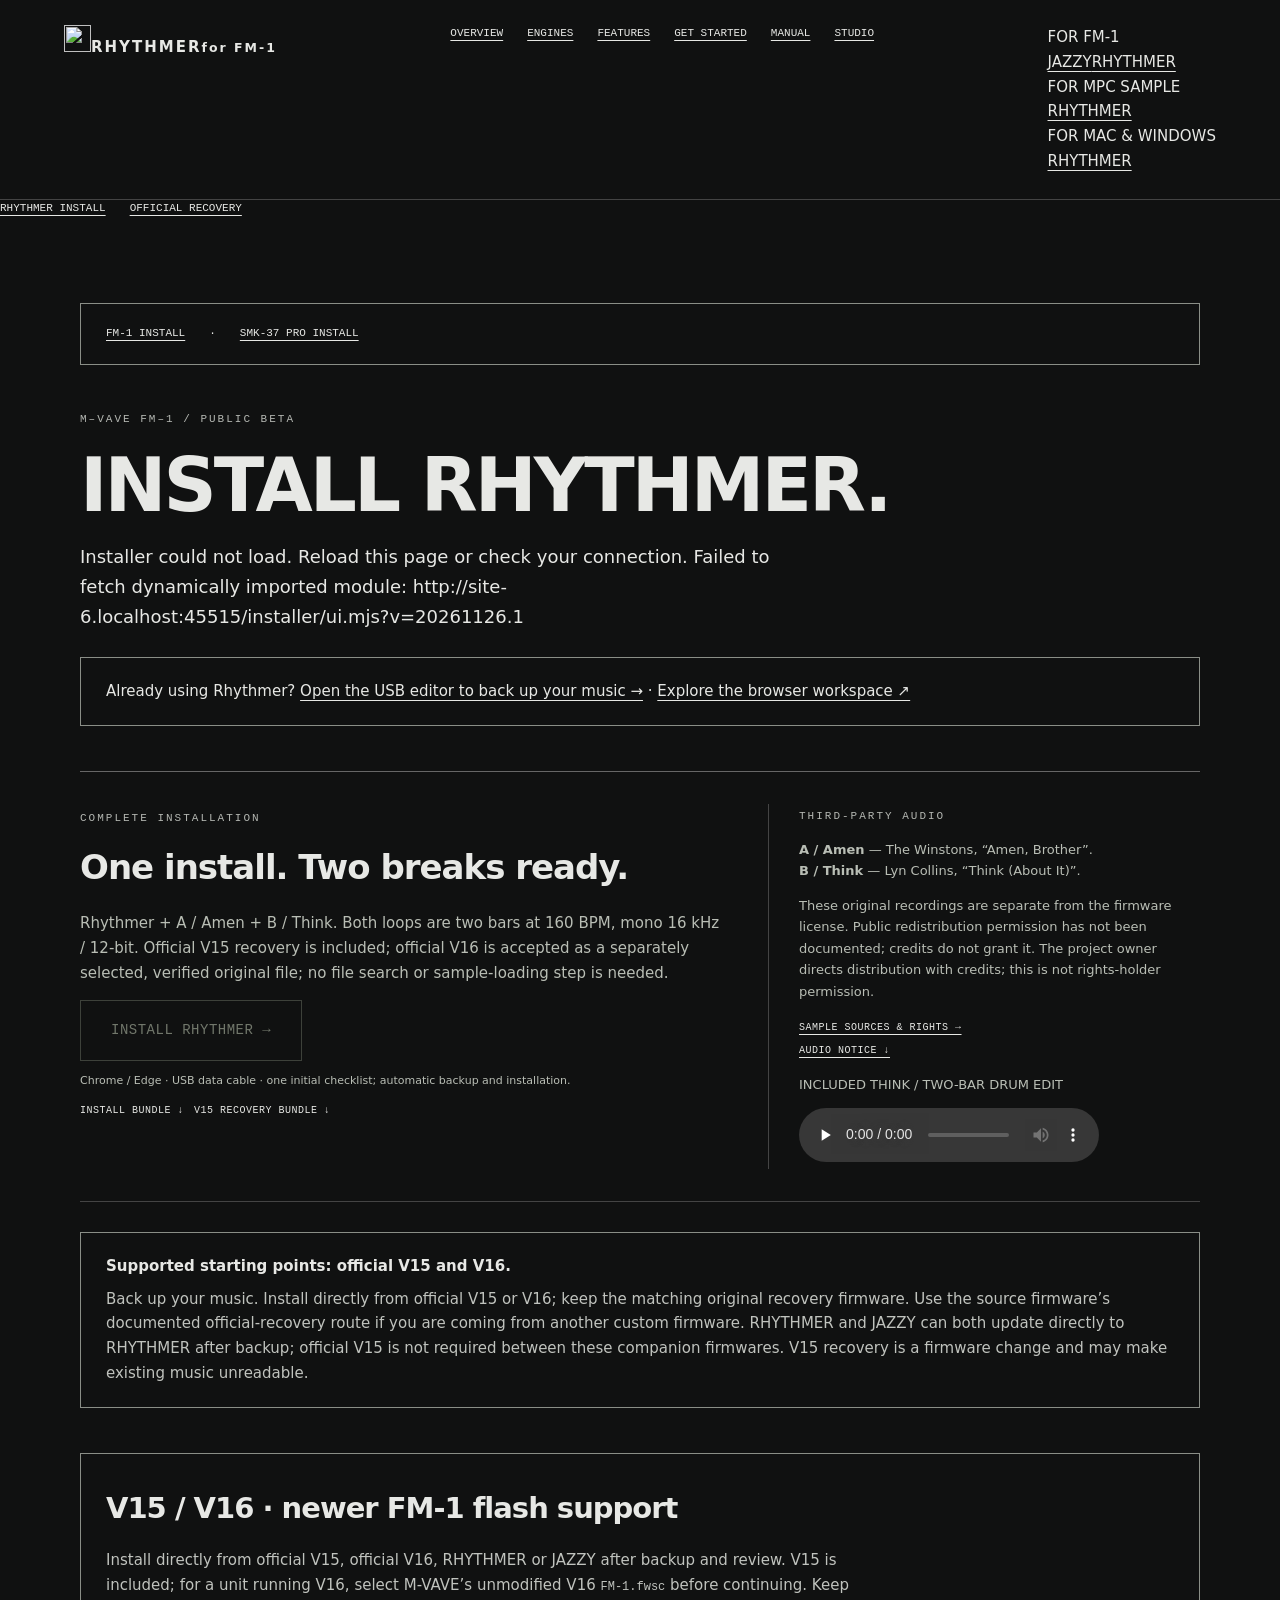
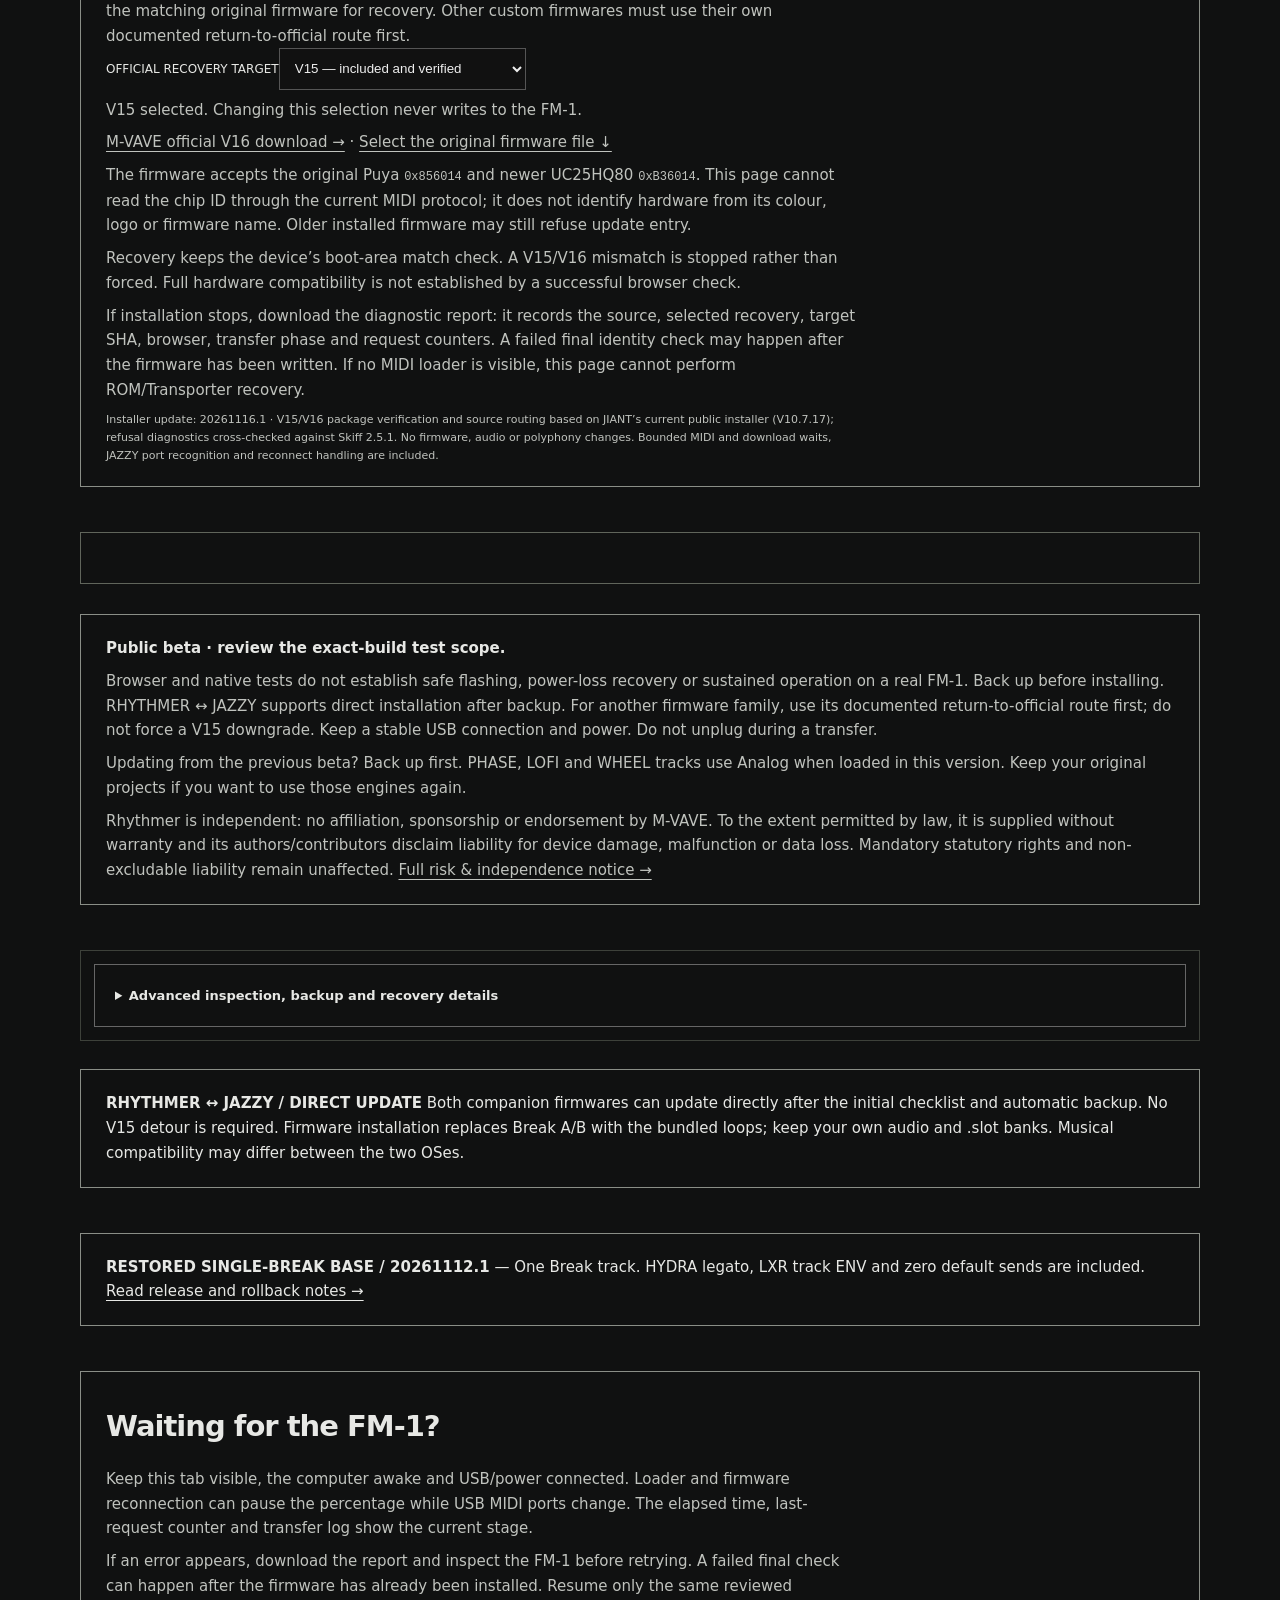
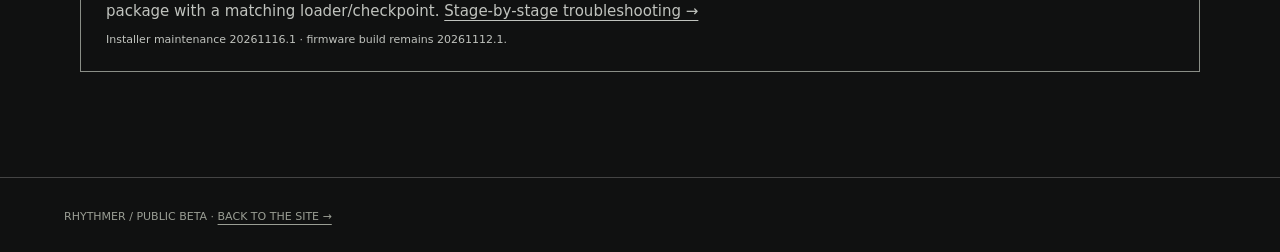
==== installer/index.html @ 329eb0ac "Add SMK-37 Pro downloads and simplify installer consent flow" ====
<!doctype html><html lang="en"><head><meta charset="utf-8"><meta name="viewport" content="width=device-width,initial-scale=1"><meta name="color-scheme" content="dark"><title>Rhythmer / Installer</title><link rel="stylesheet" href="installer.css?v=20261126.1"><link rel="icon" href="../assets/favicon.svg"><link rel="stylesheet" href="../assets/site-navigation.css?v=1cb9fcb83709"><link rel="stylesheet" href="../firmware-links.css"><link rel="stylesheet" href="../jazzy-bridge.css"><script>if(window.self!==window.top)document.documentElement.setAttribute("data-rhythmer-framed","");</script><link rel="stylesheet" href="../platform-navigation.css?v=navigation-20261116.2"><script src="../platform-navigation.js?v=navigation-20261116.2" defer></script></head><body><header data-rhythmer-navigation class="jr-site-header topbar rhy-site-header"><a target="_top" class="jr-brand" href="https://jazzyrhythmer.github.io/rhythmer/#home"><img src="https://jazzyrhythmer.github.io/rhythmer/rhythmer-mark.svg" width="27" height="27" alt=""><span>RHYTHMER</span><small>for FM-1</small></a><nav class="jr-section-nav" aria-label="Site sections"><a target="_top" data-section="overview" href="https://jazzyrhythmer.github.io/rhythmer/#home">OVERVIEW</a><a target="_top" data-section="engines" href="https://jazzyrhythmer.github.io/rhythmer/#instrument">ENGINES</a><a target="_top" data-section="features" href="https://jazzyrhythmer.github.io/rhythmer/#companion">FEATURES</a><a target="_top" data-section="start" href="https://jazzyrhythmer.github.io/rhythmer/#install">GET STARTED</a><a target="_top" data-section="manual" href="https://jazzyrhythmer.github.io/rhythmer/#guide">MANUAL</a><a target="_top" data-section="studio" href="https://jazzyrhythmer.github.io/rhythmer/#support">STUDIO</a></nav><div class="jr-platform-switcher" role="navigation" aria-label="Platforms and instruments"><div class="jr-platform-group" role="group" aria-label="Firmware for FM-1"><span class="jr-platform-label">FOR FM-1</span><div class="jr-platform-links"><a target="_top" href="https://jazzyrhythmer.github.io/jazzy/" aria-label="JAZZY for FM-1">JAZZY</a><a target="_top" href="https://jazzyrhythmer.github.io/rhythmer/#home" aria-label="RHYTHMER for FM-1" aria-current="page">RHYTHMER</a></div></div><div class="jr-platform-group" role="group" aria-label="Firmware for MPC Sample"><span class="jr-platform-label">FOR MPC SAMPLE</span><div class="jr-platform-links"><a target="_top" href="https://jazzyrhythmer.github.io/mpc-sample/#home" aria-label="RHYTHMER OS for MPC Sample">RHYTHMER</a></div></div><div class="jr-platform-group" role="group" aria-label="Instruments for Mac and Windows"><span class="jr-platform-label">FOR MAC &amp; WINDOWS</span><div class="jr-platform-links"><a target="_top" href="https://jazzyrhythmer.github.io/rhythmer-engines/" aria-label="Rhythmer Engines for Mac &amp; Windows">RHYTHMER</a></div></div></div></header>
<nav class="rhy-install-options" aria-label="Installation options"><a href="./">RHYTHMER INSTALL</a><a href="?mode=stock">OFFICIAL RECOVERY</a></nav>
<main><nav class="notice" aria-label="Keyboard model"><a href="?board=fm1">FM-1 INSTALL</a> · <a href="?board=smk37">SMK-37 PRO INSTALL</a></nav><div class="eyebrow">M–VAVE FM–1 / PUBLIC BETA</div><h1 id="title">INSTALL RHYTHMER.</h1><p id="intro" class="intro">Connect your FM-1. Complete the initial checklist and press Install; the firmware package already includes both Break loops.</p>
<p class="notice">Already using Rhythmer? <a href="../editor/?target=usb#projects" target="_top">Open the USB editor to back up your music →</a> · <a href="../editor/?target=browser" target="_top">Explore the browser workspace ↗</a></p>

<div class="install-start"><div><span class="eyebrow" id="start-label">COMPLETE INSTALLATION</span><h2 id="start-title">One install. Two breaks ready.</h2><p id="start-description">Rhythmer + A / Amen + B / Think. Both loops are two bars at 160 BPM, mono 16 kHz / 12-bit. Official V15 recovery is included; official V16 is accepted as a separately selected, verified original file; no file search or sample-loading step is needed.</p><button id="start" disabled>INSTALL RHYTHMER →</button><p class="small">Chrome / Edge · USB data cable · one initial checklist; automatic backup and installation.</p><div class="actions"><a id="bundle-download" class="text-link" download>INSTALL BUNDLE ↓</a><a id="recovery-download" class="text-link" download>V15 RECOVERY BUNDLE ↓</a></div></div><div class="sample-brief" id="sample-brief"><span class="eyebrow">THIRD-PARTY AUDIO</span><p><strong>A / Amen</strong> — The Winstons, “Amen, Brother”.<br><strong>B / Think</strong> — Lyn Collins, “Think (About It)”.</p><p>These original recordings are separate from the firmware license. Public redistribution permission has not been documented; credits do not grant it. The project owner directs distribution with credits; this is not rights-holder permission.</p><a href="../#samples">SAMPLE SOURCES & RIGHTS →</a><br><a href="../downloads/THIRD-PARTY-AUDIO.txt">AUDIO NOTICE ↓</a><p>INCLUDED THINK / TWO-BAR DRUM EDIT</p><audio controls preload="none" src="../downloads/think-160-preview.wav" aria-label="Listen to the included Think drum edit"></audio></div></div>
<div id="v15-recommendation" class="notice"><strong>Supported starting points: official V15 and V16.</strong><p>Back up your music. Install directly from official V15 or V16; keep the matching original recovery firmware. Use the source firmware’s documented official-recovery route if you are coming from another custom firmware. RHYTHMER and JAZZY can both update directly to RHYTHMER after backup; official V15 is not required between these companion firmwares. V15 recovery is a firmware change and may make existing music unreadable.</p></div>
<section class="notice" id="install-compatibility"><h2>V15 / V16 · newer FM-1 flash support</h2><p>Install directly from official V15, official V16, RHYTHMER or JAZZY after backup and review. V15 is included; for a unit running V16, select M-VAVE’s unmodified V16 <code>FM-1.fwsc</code> before continuing. Keep the matching original firmware for recovery. Other custom firmwares must use their own documented return-to-official route first.</p><label for="stock-version">OFFICIAL RECOVERY TARGET</label><select id="stock-version" style="max-width:100%;padding:.7rem;background:#111;color:#eee;border:1px solid #555"><option value="FM-1_015">V15 — included and verified</option><option value="FM-1_016">V16 — select the official file below</option></select><p id="recovery-selection" role="status">V15 selected. Changing this selection never writes to the FM-1.</p><p><a href="https://www.cuvave.com/download" target="_blank" rel="noopener noreferrer">M-VAVE official V16 download →</a> · <a href="#stock-file">Select the original firmware file ↓</a></p><p>The firmware accepts the original Puya <code>0x856014</code> and newer UC25HQ80 <code>0xB36014</code>. This page cannot read the chip ID through the current MIDI protocol; it does not identify hardware from its colour, logo or firmware name. Older installed firmware may still refuse update entry.</p><p>Recovery keeps the device’s boot-area match check. A V15/V16 mismatch is stopped rather than forced. Full hardware compatibility is not established by a successful browser check.</p><p>If installation stops, download the diagnostic report: it records the source, selected recovery, target SHA, browser, transfer phase and request counters. A failed final identity check may happen after the firmware has been written. If no MIDI loader is visible, this page cannot perform ROM/Transporter recovery.</p><p class="small">Installer update: 20261116.1 · V15/V16 package verification and source routing based on JIANT’s current public installer (V10.7.17); refusal diagnostics cross-checked against Skiff 2.5.1. No firmware, audio or polyphony changes. Bounded MIDI and download waits, JAZZY port recognition and reconnect handling are included.</p></section><section id="transfer-status" class="transfer-status" aria-label="Installation progress"></section>
<div class="notice"><strong>Public beta · review the exact-build test scope.</strong><p>Browser and native tests do not establish safe flashing, power-loss recovery or sustained operation on a real FM-1. Back up before installing. RHYTHMER ↔ JAZZY supports direct installation after backup. For another firmware family, use its documented return-to-official route first; do not force a V15 downgrade. Keep a stable USB connection and power. Do not unplug during a transfer.</p><p>Updating from the previous beta? Back up first. PHASE, LOFI and WHEEL tracks use Analog when loaded in this version. Keep your original projects if you want to use those engines again.</p><p>Rhythmer is independent: no affiliation, sponsorship or endorsement by M-VAVE. To the extent permitted by law, it is supplied without warranty and its authors/contributors disclaim liability for device damage, malfunction or data loss. Mandatory statutory rights and non-excludable liability remain unaffected. <a href="../LEGAL-NOTICE.txt">Full risk & independence notice →</a></p></div>
<details class="advanced-install"><summary>Advanced inspection, backup and recovery details</summary><div class="layout"><aside><ol><li>Automatic bundle checks</li><li>Automatic device check</li><li>Automatic backup download</li><li>Automatic transfer & verification</li></ol><a href="../#releases">BUILD NOTES ↗</a><a href="?mode=stock">OFFICIAL V15 / V16 RECOVERY →</a><a href="./">RHYTHMER INSTALL →</a></aside><div>
<section><span class="eyebrow">01 / AUTOMATIC CHECKS</span><h2>Recovery is already here.</h2><p>The unmodified official V15 recovery image comes from M-VAVE’s FM1 Open repository. Its Apache-2.0 resource terms and attribution documents are included. The browser checks its exact size, SHA-256 and internal package layout before enabling installation or recovery.</p><p id="stock-status" role="status">Checking the included official V15…</p><p id="build-status" role="status">Checking the complete installation bundle…</p><details open><summary>Official V15 / V16 file selection and source licenses</summary><p><a href="../downloads/official-v15/UPSTREAM.json">Pinned official source and hashes</a> · <a href="../downloads/official-v15/APACHE-2.0.txt">Apache-2.0</a> · <a href="../downloads/official-v15/THIRD_PARTY.md">M-VAVE resource terms and notices</a> · <a href="../downloads/official-v15/NOTICE.txt">Recovery notice</a>.</p><code class="hash">V15 / 699,956 bytes / FM-1_015<br>db1642b2b6fa5c2cccb11ffd13878068bb28601678d3644049f99dc40e7edb8a</code><p>The included copy needs no manual selection. An optional recovery file must be unmodified official firmware; V15 and V16 are accepted only when their exact official size, SHA-256 and package structure match. Modified files are rejected.</p><label for="stock-file">OFFICIAL V15 / V16 FILE</label><input id="stock-file" type="file" accept=".fwsc"></details></section>
<section><span class="eyebrow">02 / CONNECT</span><h2>One FM-1. A data cable.</h2><p>Use desktop Chrome or Edge on localhost or HTTPS. Connect only one FM-1, stop playback, and close DAWs, other installers and USB editors. The Install button handles connection and inspection automatically. The separate control below is available for a read-only inspection.</p><div class="actions"><button id="connect">CONNECT & INSPECT</button><button id="disconnect" disabled>DISCONNECT</button></div><p id="device-status" role="status">Not connected.</p></section>
<section><span class="eyebrow">03 / BACKUP</span><h2>Keep the music first.</h2><p>For supported custom firmware, read every object offered by its archive protocol and check each CRC. Keep the archive and use that firmware’s own editor to restore it. Rhythmer archives include projects, presets and settings; <strong>they do not contain Break audio</strong>. Keep your original audio files separately.</p><button id="backup" disabled>READ MUSICAL BACKUP</button><a id="backup-download" class="button" hidden download>DOWNLOAD BACKUP ↓</a><p id="backup-status" role="status">Inspect the device first.</p><label class="check"><input id="backup-saved" type="checkbox" disabled><span id="backup-label">I downloaded and saved the backup outside this browser, and kept my original Break audio.</span></label></section>
<section><span class="eyebrow">04 / REVIEW</span><h2 id="review-heading">Firmware + Amen + Think.</h2><p id="review-copy">The integrated firmware image includes Amen (A) and the corrected two-bar Think drum edit (B). One firmware transfer installs the complete package; there is no separate sample upload. A/B factory audio is replaced during installation. The loader validates both banks before reporting success and writes only the app and fixed audio banks, preserving project/settings sectors.</p><label class="check"><input type="checkbox" id="ack"><span>I understand this is an early beta with limited hardware testing; firmware changes can erase data or leave the device in update mode. I have the verified matching official recovery file and will keep USB/power connected.</span></label><div class="actions"><button id="review" disabled>REVIEW INSTALLATION →</button></div><p id="result" role="status" aria-live="polite">Nothing has been written.</p><pre id="log" aria-label="Installation log"></pre><a id="report" download="Rhythmer-install-report.json" class="button">DOWNLOAD DIAGNOSTIC REPORT ↓</a></section>
<section><h2>If an update is interrupted.</h2><p>An update interrupted by power loss can leave a dark screen and no USB device, requiring external hardware recovery. Reconnect with stable power and inspect again. This page can recognize the FM-1 update loader. It never resumes automatically. Reopen the same mode and use the included verified target bundle, then explicitly review the resume operation. A saved Rhythmer session must match this build’s hash; an unknown loader session requires a reviewed matching official recovery package. If the device cannot expose a responding MIDI loader, browser recovery cannot proceed; consult the manufacturer/community recovery instructions.</p><p>Returning to V15 writes the verified official firmware and checks that the device reports <code>FM-1_015</code>. It does not restore custom projects into stock firmware or remove every byte of custom data from unused flash.</p><p class="small">Update transport and package verification adapted from <a href="https://juanjiant-bit.github.io/JIANT/webapp/installer/" target="_blank" rel="noopener noreferrer">JIANT ↗</a> / Felucca. <a href="UPSTREAM.json">Pinned source</a> · <a href="LICENSE">GPL-3.0 license</a>. Included V15 resource license: Apache-2.0. V16 is selected locally from M-VAVE’s original download. Recording rights are separate. No external telemetry. No writes before the initial checklist and automatic safety checks.</p></section>
</div></div></details><p class="notice"><strong>RHYTHMER ↔ JAZZY / DIRECT UPDATE</strong> Both companion firmwares can update directly after the initial checklist and automatic backup. No V15 detour is required. Firmware installation replaces Break A/B with the bundled loops; keep your own audio and .slot banks. Musical compatibility may differ between the two OSes.</p><p class="notice"><strong>RESTORED SINGLE-BREAK BASE / 20261112.1</strong> — One Break track. HYDRA legato, LXR track ENV and zero default sends are included. <a href="../downloads/SINGLE-BREAK-20261112.1.md">Read release and rollback notes →</a></p><section class="notice" id="install-wait-help"><h2>Waiting for the FM-1?</h2><p>Keep this tab visible, the computer awake and USB/power connected. Loader and firmware reconnection can pause the percentage while USB MIDI ports change. The elapsed time, last-request counter and transfer log show the current stage.</p><p>If an error appears, download the report and inspect the FM-1 before retrying. A failed final check can happen after the firmware has already been installed. Resume only the same reviewed package with a matching loader/checkpoint. <a href="../#guide/install">Stage-by-stage troubleshooting →</a></p><p class="small">Installer maintenance 20261116.1 · firmware build remains 20261112.1.</p></section></main>
<dialog id="confirm"><form method="dialog"><span class="eyebrow">FINAL REVIEW / DEVICE WRITE</span><h2 id="confirm-title">Install Rhythmer?</h2><p id="confirm-detail"></p><p>This next action writes to the connected FM-1. Keep USB and power connected until verification finishes.</p><a id="confirm-download" hidden class="button" download>DOWNLOAD BACKUP ↓</a><label class="check"><input id="confirm-backup" type="checkbox"><span id="confirm-backup-label">I saved the backup.</span></label><label class="check"><input id="confirm-risk" type="checkbox"><span>I understand physical-device validation is pending and this write can erase data or require recovery. I will keep power and USB connected.</span></label><label class="check"><input id="confirm-notice" type="checkbox"><span>I have read the risk and independence notice: Rhythmer is not affiliated with, sponsored by or endorsed by M-VAVE. To the extent permitted by law, its authors/contributors disclaim warranty and liability for device damage, malfunction and data loss. Non-excludable legal rights and liability are unaffected.</span></label><label id="confirm-v15-row" class="check"><input id="confirm-v15" type="checkbox"><span>I understand that official V15 and V16 are supported starting points, and recovery must match the device’s original boot version. I have checked my current firmware and saved the music I want to keep. A matching Rhythmer may be updated directly after backup.</span></label><label id="confirm-audio-row" class="check"><input id="confirm-audio-rights" type="checkbox"><span>I understand this package includes Amen / Think, third-party recordings. Credits and this checkbox do not grant a licence or clear sample rights. I am responsible for obtaining any permission required for my use; redistribution clearance is not documented.</span></label><p class="small">Amen / Think are third-party recordings. The audio notice identifies the sources; it does not grant usage or redistribution rights.</p><div class="actions"><button value="cancel">CANCEL</button><button id="confirm-write" value="write" disabled>WRITE TO THIS FM-1</button></div></form></dialog>
<footer>RHYTHMER / PUBLIC BETA · <a href="../#home">BACK TO THE SITE →</a></footer><script type="module">if(new URLSearchParams(location.search).get("board")==="smk37")import("./smk-ui.mjs?v=20261126.1").catch(e=>document.querySelector("#intro").textContent="Installer could not load. Reload this page or check your connection. "+e.message);else import("./ui.mjs?v=20261126.1").catch(e=>document.querySelector("#intro").textContent="Installer could not load. Reload this page or check your connection. "+e.message);</script></body></html>
---- installer/installer.css ----
*{box-sizing:border-box}body{margin:0;background:#101111;color:#e7e8e5;font:15px/1.65 system-ui,sans-serif}a{color:inherit;text-underline-offset:4px}header{border-bottom:1px solid #444;display:flex;justify-content:space-between;padding:25px 5%;gap:20px}header>a{font-weight:900;letter-spacing:2px;text-decoration:none}nav{display:flex;gap:24px;font:11px/1.6 ui-monospace,monospace}main{max-width:1190px;padding:60px 35px;margin:auto}.eyebrow{font:11px/1.7 ui-monospace,monospace;letter-spacing:2px;color:#b4b7b2}h1{font-size:clamp(36px,6vw,74px);line-height:1;letter-spacing:-3px;margin:20px 0}h2{font-size:29px;letter-spacing:-1px;margin:10px 0 16px}.intro{font-size:18px;max-width:690px}.notice{border:1px solid #8a8e87;padding:21px 25px;margin:34px 0 45px}.notice p{margin:8px 0 0;color:#c0c3be}.layout{display:grid;grid-template-columns:200px 1fr;gap:70px}aside{font:12px/2.8 ui-monospace,monospace}aside ol{padding-left:22px;margin-top:0}aside a{display:block;font-size:10px}section{border-top:1px solid #41443f;padding:25px 0 35px}section p{color:#bcc0b8;max-width:750px}button,.button{font:11px/1.5 ui-monospace,monospace;letter-spacing:.5px;display:inline-block;background:#e5e7e0;color:#111;border:1px solid #e5e7e0;padding:14px 18px;cursor:pointer;text-decoration:none}button:disabled{background:transparent;border-color:#3d413a;color:#71776b;cursor:default}button:hover:enabled,.button:hover{background:#fff}input[type=file]{display:block;width:100%;padding:14px;background:#1a1c19;border:1px solid #50554c;color:#ddd;margin:9px 0}label{font-size:12px}.check{display:flex;gap:12px;align-items:flex-start;margin:24px 0;font-size:14px}.check input{margin-top:6px;accent-color:#ddd;width:18px;height:18px;flex-shrink:0}.check span{max-width:690px}.actions{display:flex;gap:10px;flex-wrap:wrap}code{font:12px/1.8 ui-monospace,monospace}.hash{display:block;overflow-wrap:anywhere;padding:15px;background:#1c1e1a;margin-top:14px}details{border:1px solid #3d413a;padding:13px}summary{cursor:pointer;font-size:13px}#log{white-space:pre-wrap;overflow-wrap:anywhere;max-height:240px;overflow:auto;font-size:11px;color:#b7c3ac}#result{font-weight:650;color:#e7e8e5}progress{width:100%;accent-color:#ddd}dialog{color:#eee;background:#171916;max-width:650px;border:1px solid #aaa;padding:32px}dialog::backdrop{background:#000c}dialog p{overflow-wrap:anywhere}.small,footer{font-size:11px;color:#9a9e94}footer{border-top:1px solid #444;padding:30px 5%}.simulation{padding:15px;background:#eee;color:#111;font-weight:bold;text-align:center}[hidden]{display:none!important}@media(max-width:760px){main{padding:35px 20px}.layout{grid-template-columns:1fr;gap:20px}aside ol{display:none}aside{display:flex;gap:15px;flex-wrap:wrap}header{flex-wrap:wrap}h1{letter-spacing:-1.5px}nav{gap:15px}}

.install-start{display:grid;grid-template-columns:1.5fr 1fr;gap:40px;border-top:1px solid #666;border-bottom:1px solid #444;margin:35px 0 50px;padding:32px 0}.install-start h2{font-size:34px}.install-start #start{font-size:14px;padding:19px 30px}.install-start p{color:#b9beb5}.sample-brief{border-left:1px solid #444;padding-left:30px;font-size:13px}.sample-brief a,.text-link{font:10px/2 ui-monospace,monospace;letter-spacing:.5px}dialog .small{font-size:12px}dialog{max-height:90vh;overflow:auto}dialog #confirm-detail{font-family:ui-monospace,monospace;font-size:12px}@media(max-width:760px){.install-start{grid-template-columns:1fr}.sample-brief{border-left:0;border-top:1px solid #444;padding:20px 0 0}}

body[data-mode=stock] .install-start{grid-template-columns:1fr}.install-start{margin:30px 0}.notice{margin:26px 0 45px}

.transfer-status{border:1px solid #60655b;padding:25px 28px;margin:30px 0;scroll-margin-top:20px}.transfer-top,.transfer-meta{display:flex;justify-content:space-between;gap:20px;align-items:center}.transfer-top h2{font-size:24px;margin:8px 0 14px}.transfer-top strong{font:38px/1 ui-monospace,monospace}.transfer-status progress{display:block;height:12px;border:0;margin:14px 0}.transfer-meta{font:11px/1.6 ui-monospace,monospace;color:#b2b8ab}.transfer-status #transfer-detail{color:#eee;margin:16px 0 6px}.transfer-status #transfer-bytes{font:12px/1.7 ui-monospace,monospace;min-height:21px;margin:4px 0 18px}.transfer-status ol{list-style:none;display:grid;grid-template-columns:repeat(3,minmax(0,1fr));gap:0 25px;padding:0;margin:15px 0}.transfer-status li{display:flex;justify-content:space-between;gap:8px;padding:11px 0;border-top:1px solid #363c31;font-size:11px;color:#787f71}.transfer-status li b{font:9px/1.8 ui-monospace,monospace;white-space:nowrap}.transfer-status li[data-state=active]{color:#fff}.transfer-status li[data-state=active] b{animation:transfer-pulse 1.4s ease-in-out infinite}.transfer-status li[data-state=done]{color:#d1d9c8}.transfer-status li[data-state=failed]{color:#fff;border-color:#ddd}.transfer-status[data-state=failed]{border:2px solid #eee}.transfer-status[data-state=complete] .transfer-top strong{color:#fff}.transfer-method{max-width:900px;font-size:11px!important}@keyframes transfer-pulse{50%{opacity:.35}}@media(prefers-reduced-motion:reduce){.transfer-status li[data-state=active] b{animation:none}}@media(max-width:760px){.transfer-status{padding:20px 15px}.transfer-status ol{grid-template-columns:repeat(2,minmax(0,1fr));gap:0 15px}.transfer-top h2{font-size:20px}.transfer-top strong{font-size:30px}}

body>.simulation:first-child{position:sticky;top:0;z-index:20}body:has(>.simulation) #transfer-status{scroll-margin-top:75px}

.transfer-status progress{appearance:none;-webkit-appearance:none;background:#30312e;border-radius:0}.transfer-status progress::-webkit-progress-bar{background:#30312e}.transfer-status progress::-webkit-progress-value{background:#e5e7e0}.transfer-status progress::-moz-progress-bar{background:#e5e7e0}

/* Keep all four explicit review checks and the action buttons reachable. */
dialog{max-height:calc(100dvh - 32px);overflow:auto}

#confirm-audio-row[hidden]{display:none}

/* SMK companion section: same site, same monochrome hierarchy. */
.smk-companion{border-top:2px solid currentColor;padding-top:40px;margin-top:40px}.smk-companion .smk-grid{display:grid;grid-template-columns:1.2fr 1fr;gap:32px}.smk-companion h2{font-size:clamp(28px,4vw,52px);line-height:1.05;letter-spacing:-.04em;margin:12px 0 24px}.smk-companion p{max-width:66ch;line-height:1.65}.smk-companion .actions{display:flex;flex-wrap:wrap;gap:12px}.smk-companion .smk-spec{border:1px solid #666;padding:22px}.smk-companion .smk-spec strong{display:block;margin-bottom:12px}.start-consent .check{margin:16px 0}.advanced-install{margin:28px 0}.advanced-install>summary{cursor:pointer;padding:20px;border:1px solid #666;font-weight:700} [hidden]{display:none!important}@media(max-width:700px){.smk-companion .smk-grid{grid-template-columns:1fr}}

.start-consent #start{font-size:14px;font-weight:700;padding:20px 28px;margin-top:18px;max-width:100%;white-space:normal;text-align:left}
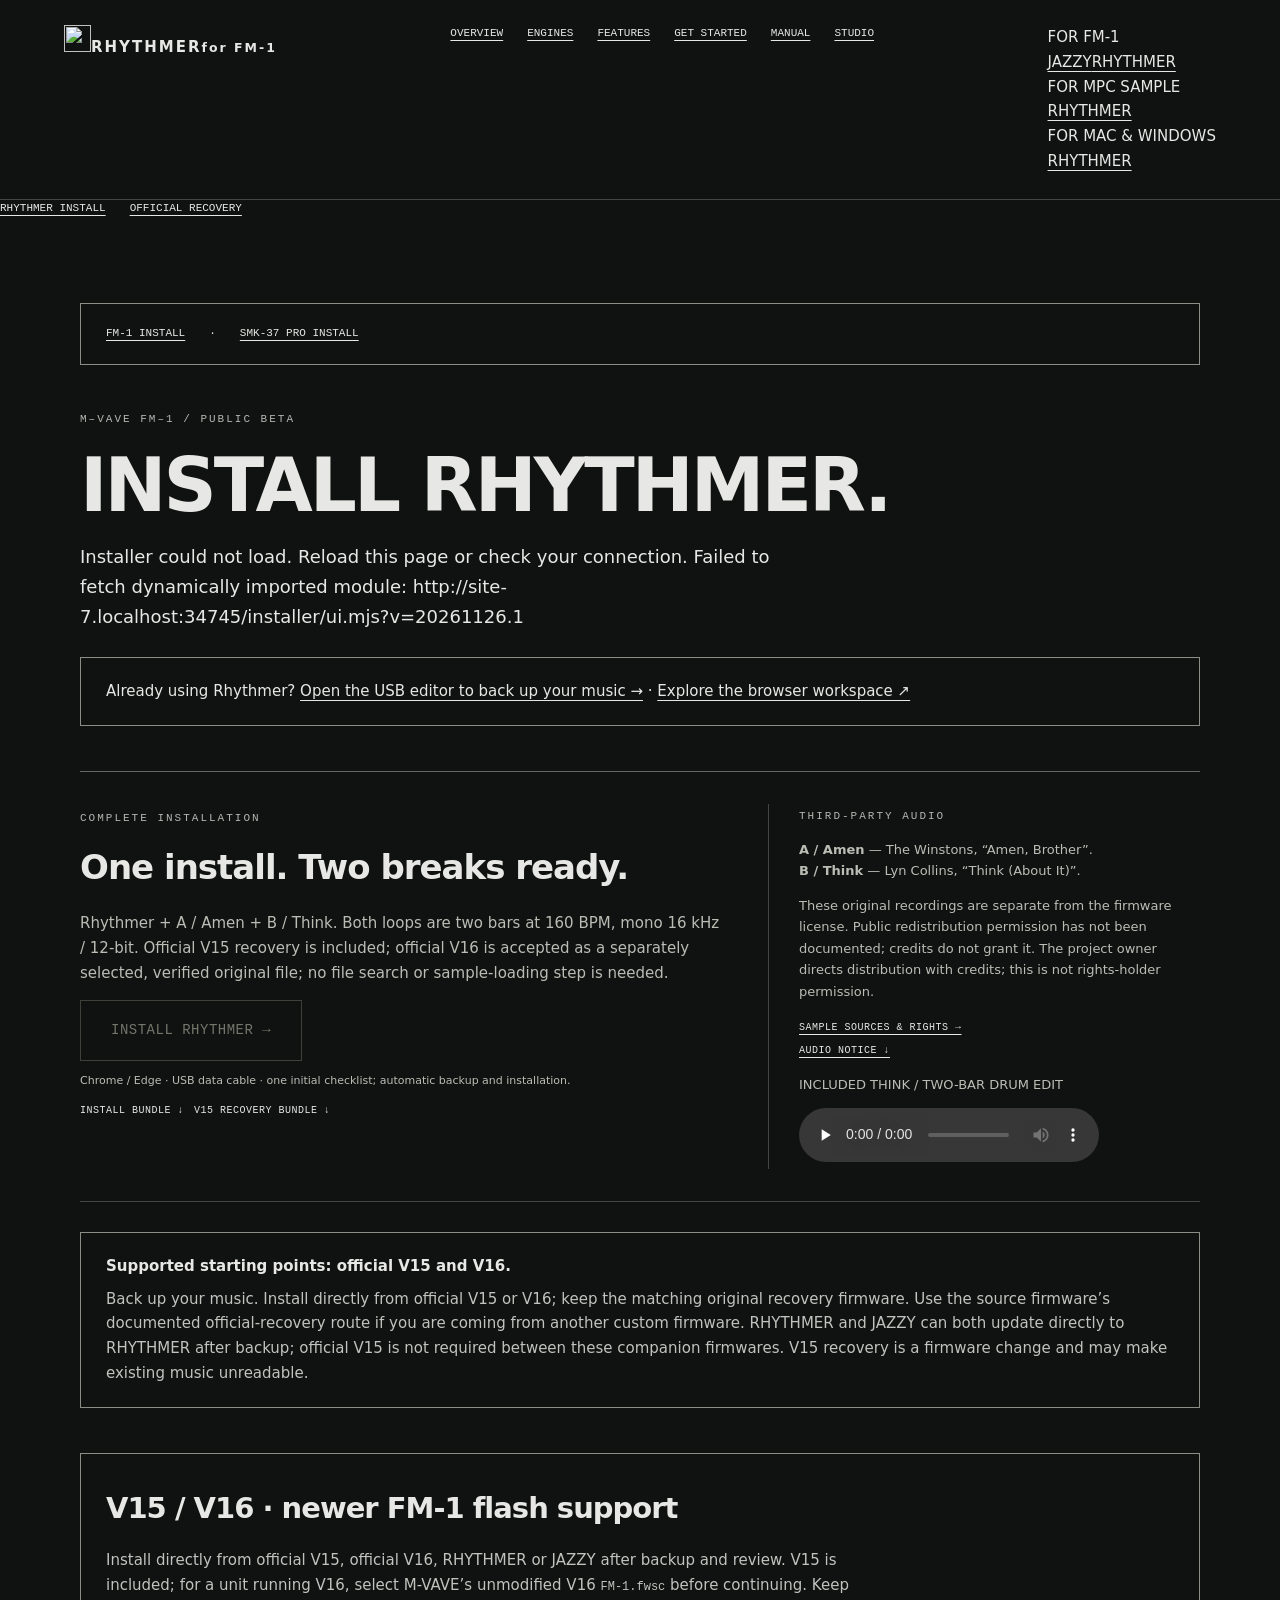
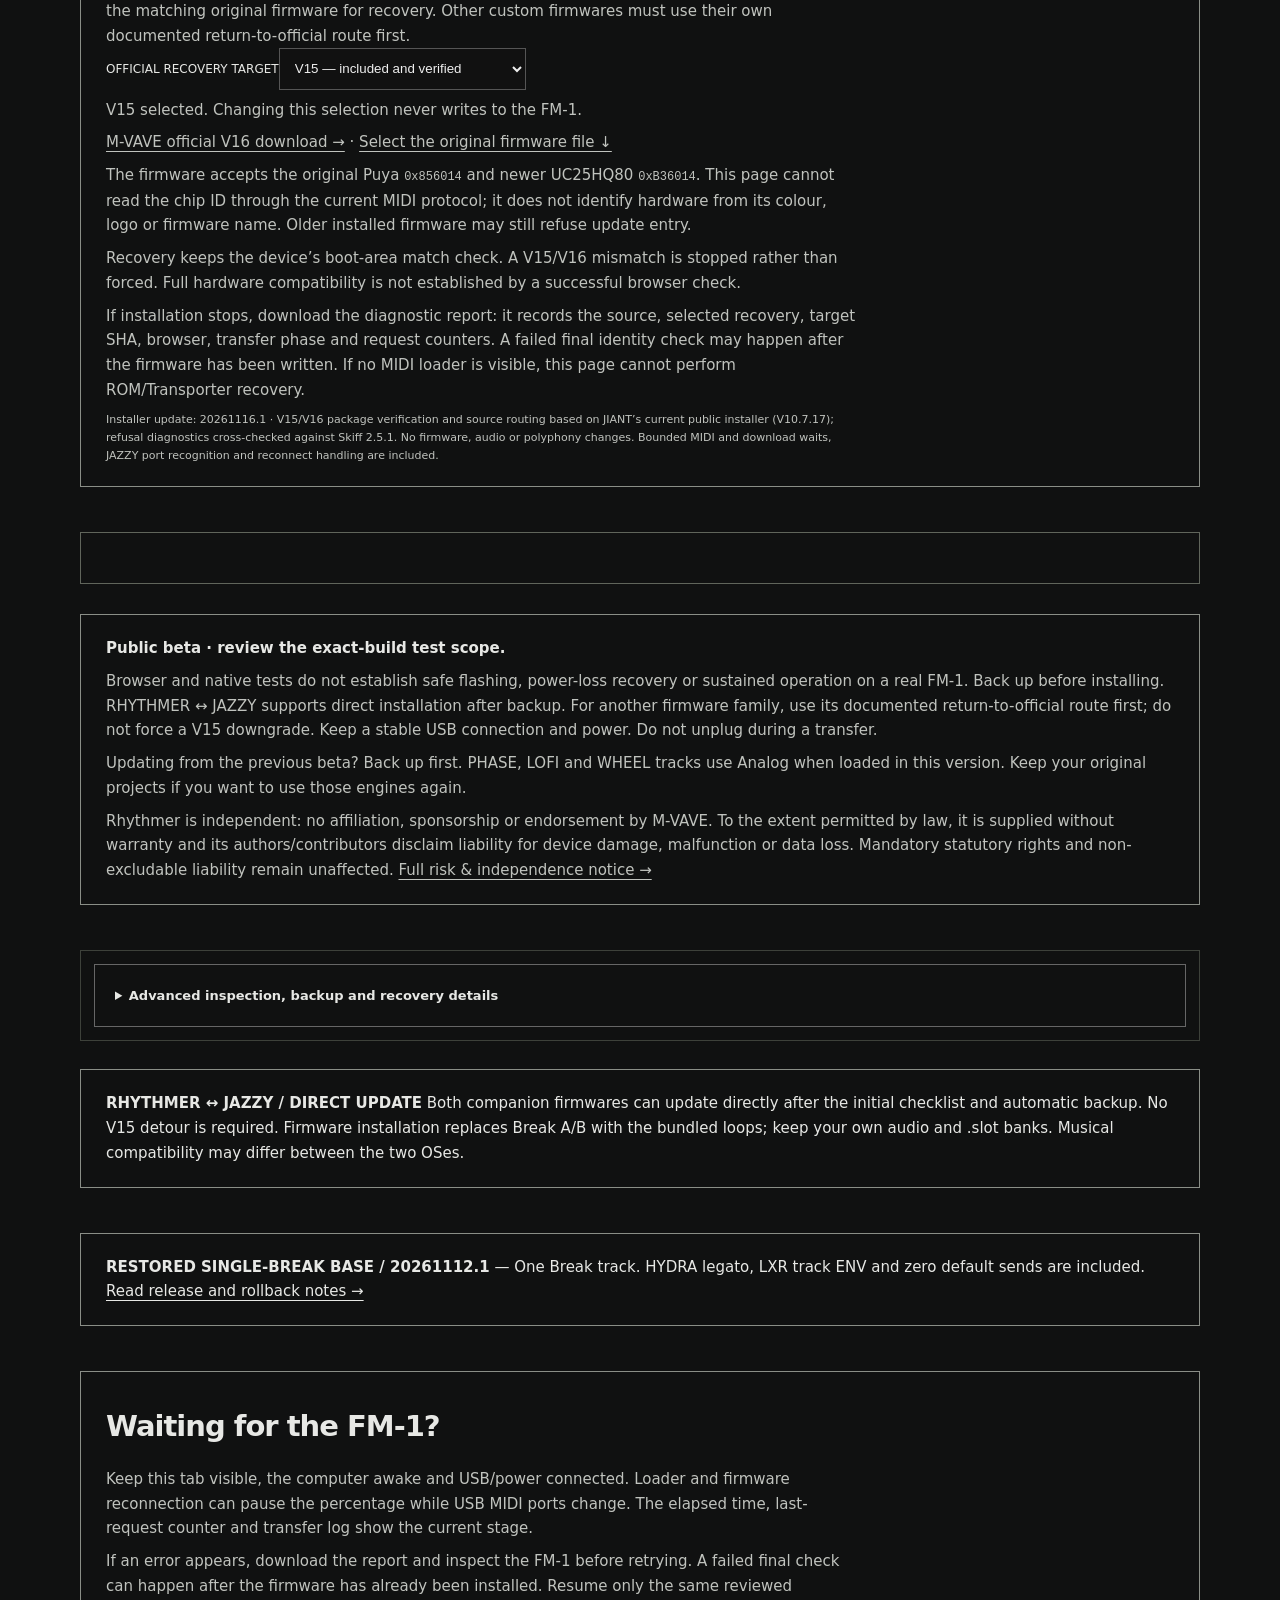
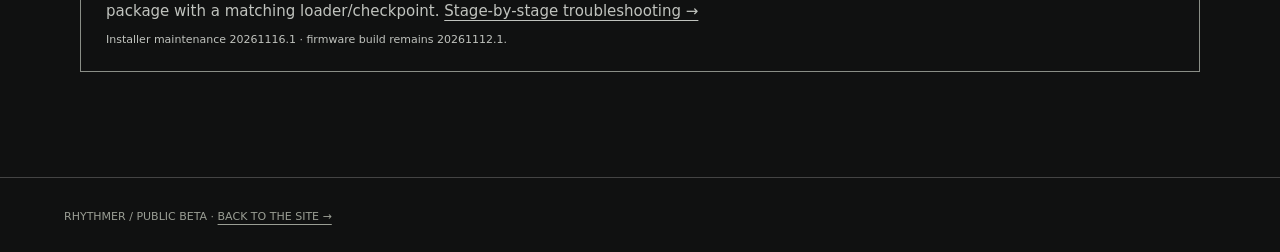
==== commit 24365ee5: "Add visual SMK-37 Pro control differences below installer" ====
--- a/installer/index.html
+++ b/installer/index.html
@@ -15,4 +15,4 @@
 <section><h2>If an update is interrupted.</h2><p>An update interrupted by power loss can leave a dark screen and no USB device, requiring external hardware recovery. Reconnect with stable power and inspect again. This page can recognize the FM-1 update loader. It never resumes automatically. Reopen the same mode and use the included verified target bundle, then explicitly review the resume operation. A saved Rhythmer session must match this build’s hash; an unknown loader session requires a reviewed matching official recovery package. If the device cannot expose a responding MIDI loader, browser recovery cannot proceed; consult the manufacturer/community recovery instructions.</p><p>Returning to V15 writes the verified official firmware and checks that the device reports <code>FM-1_015</code>. It does not restore custom projects into stock firmware or remove every byte of custom data from unused flash.</p><p class="small">Update transport and package verification adapted from <a href="https://juanjiant-bit.github.io/JIANT/webapp/installer/" target="_blank" rel="noopener noreferrer">JIANT ↗</a> / Felucca. <a href="UPSTREAM.json">Pinned source</a> · <a href="LICENSE">GPL-3.0 license</a>. Included V15 resource license: Apache-2.0. V16 is selected locally from M-VAVE’s original download. Recording rights are separate. No external telemetry. No writes before the initial checklist and automatic safety checks.</p></section>
 </div></div></details><p class="notice"><strong>RHYTHMER ↔ JAZZY / DIRECT UPDATE</strong> Both companion firmwares can update directly after the initial checklist and automatic backup. No V15 detour is required. Firmware installation replaces Break A/B with the bundled loops; keep your own audio and .slot banks. Musical compatibility may differ between the two OSes.</p><p class="notice"><strong>RESTORED SINGLE-BREAK BASE / 20261112.1</strong> — One Break track. HYDRA legato, LXR track ENV and zero default sends are included. <a href="../downloads/SINGLE-BREAK-20261112.1.md">Read release and rollback notes →</a></p><section class="notice" id="install-wait-help"><h2>Waiting for the FM-1?</h2><p>Keep this tab visible, the computer awake and USB/power connected. Loader and firmware reconnection can pause the percentage while USB MIDI ports change. The elapsed time, last-request counter and transfer log show the current stage.</p><p>If an error appears, download the report and inspect the FM-1 before retrying. A failed final check can happen after the firmware has already been installed. Resume only the same reviewed package with a matching loader/checkpoint. <a href="../#guide/install">Stage-by-stage troubleshooting →</a></p><p class="small">Installer maintenance 20261116.1 · firmware build remains 20261112.1.</p></section></main>
 <dialog id="confirm"><form method="dialog"><span class="eyebrow">FINAL REVIEW / DEVICE WRITE</span><h2 id="confirm-title">Install Rhythmer?</h2><p id="confirm-detail"></p><p>This next action writes to the connected FM-1. Keep USB and power connected until verification finishes.</p><a id="confirm-download" hidden class="button" download>DOWNLOAD BACKUP ↓</a><label class="check"><input id="confirm-backup" type="checkbox"><span id="confirm-backup-label">I saved the backup.</span></label><label class="check"><input id="confirm-risk" type="checkbox"><span>I understand physical-device validation is pending and this write can erase data or require recovery. I will keep power and USB connected.</span></label><label class="check"><input id="confirm-notice" type="checkbox"><span>I have read the risk and independence notice: Rhythmer is not affiliated with, sponsored by or endorsed by M-VAVE. To the extent permitted by law, its authors/contributors disclaim warranty and liability for device damage, malfunction and data loss. Non-excludable legal rights and liability are unaffected.</span></label><label id="confirm-v15-row" class="check"><input id="confirm-v15" type="checkbox"><span>I understand that official V15 and V16 are supported starting points, and recovery must match the device’s original boot version. I have checked my current firmware and saved the music I want to keep. A matching Rhythmer may be updated directly after backup.</span></label><label id="confirm-audio-row" class="check"><input id="confirm-audio-rights" type="checkbox"><span>I understand this package includes Amen / Think, third-party recordings. Credits and this checkbox do not grant a licence or clear sample rights. I am responsible for obtaining any permission required for my use; redistribution clearance is not documented.</span></label><p class="small">Amen / Think are third-party recordings. The audio notice identifies the sources; it does not grant usage or redistribution rights.</p><div class="actions"><button value="cancel">CANCEL</button><button id="confirm-write" value="write" disabled>WRITE TO THIS FM-1</button></div></form></dialog>
-<footer>RHYTHMER / PUBLIC BETA · <a href="../#home">BACK TO THE SITE →</a></footer><script type="module">if(new URLSearchParams(location.search).get("board")==="smk37")import("./smk-ui.mjs?v=20261126.1").catch(e=>document.querySelector("#intro").textContent="Installer could not load. Reload this page or check your connection. "+e.message);else import("./ui.mjs?v=20261126.1").catch(e=>document.querySelector("#intro").textContent="Installer could not load. Reload this page or check your connection. "+e.message);</script></body></html>
+<footer>RHYTHMER / PUBLIC BETA · <a href="../#home">BACK TO THE SITE →</a></footer><script type="module">if(new URLSearchParams(location.search).get("board")==="smk37")import("./smk-ui.mjs?v=20261126.2").catch(e=>document.querySelector("#intro").textContent="Installer could not load. Reload this page or check your connection. "+e.message);else import("./ui.mjs?v=20261126.1").catch(e=>document.querySelector("#intro").textContent="Installer could not load. Reload this page or check your connection. "+e.message);</script></body></html>
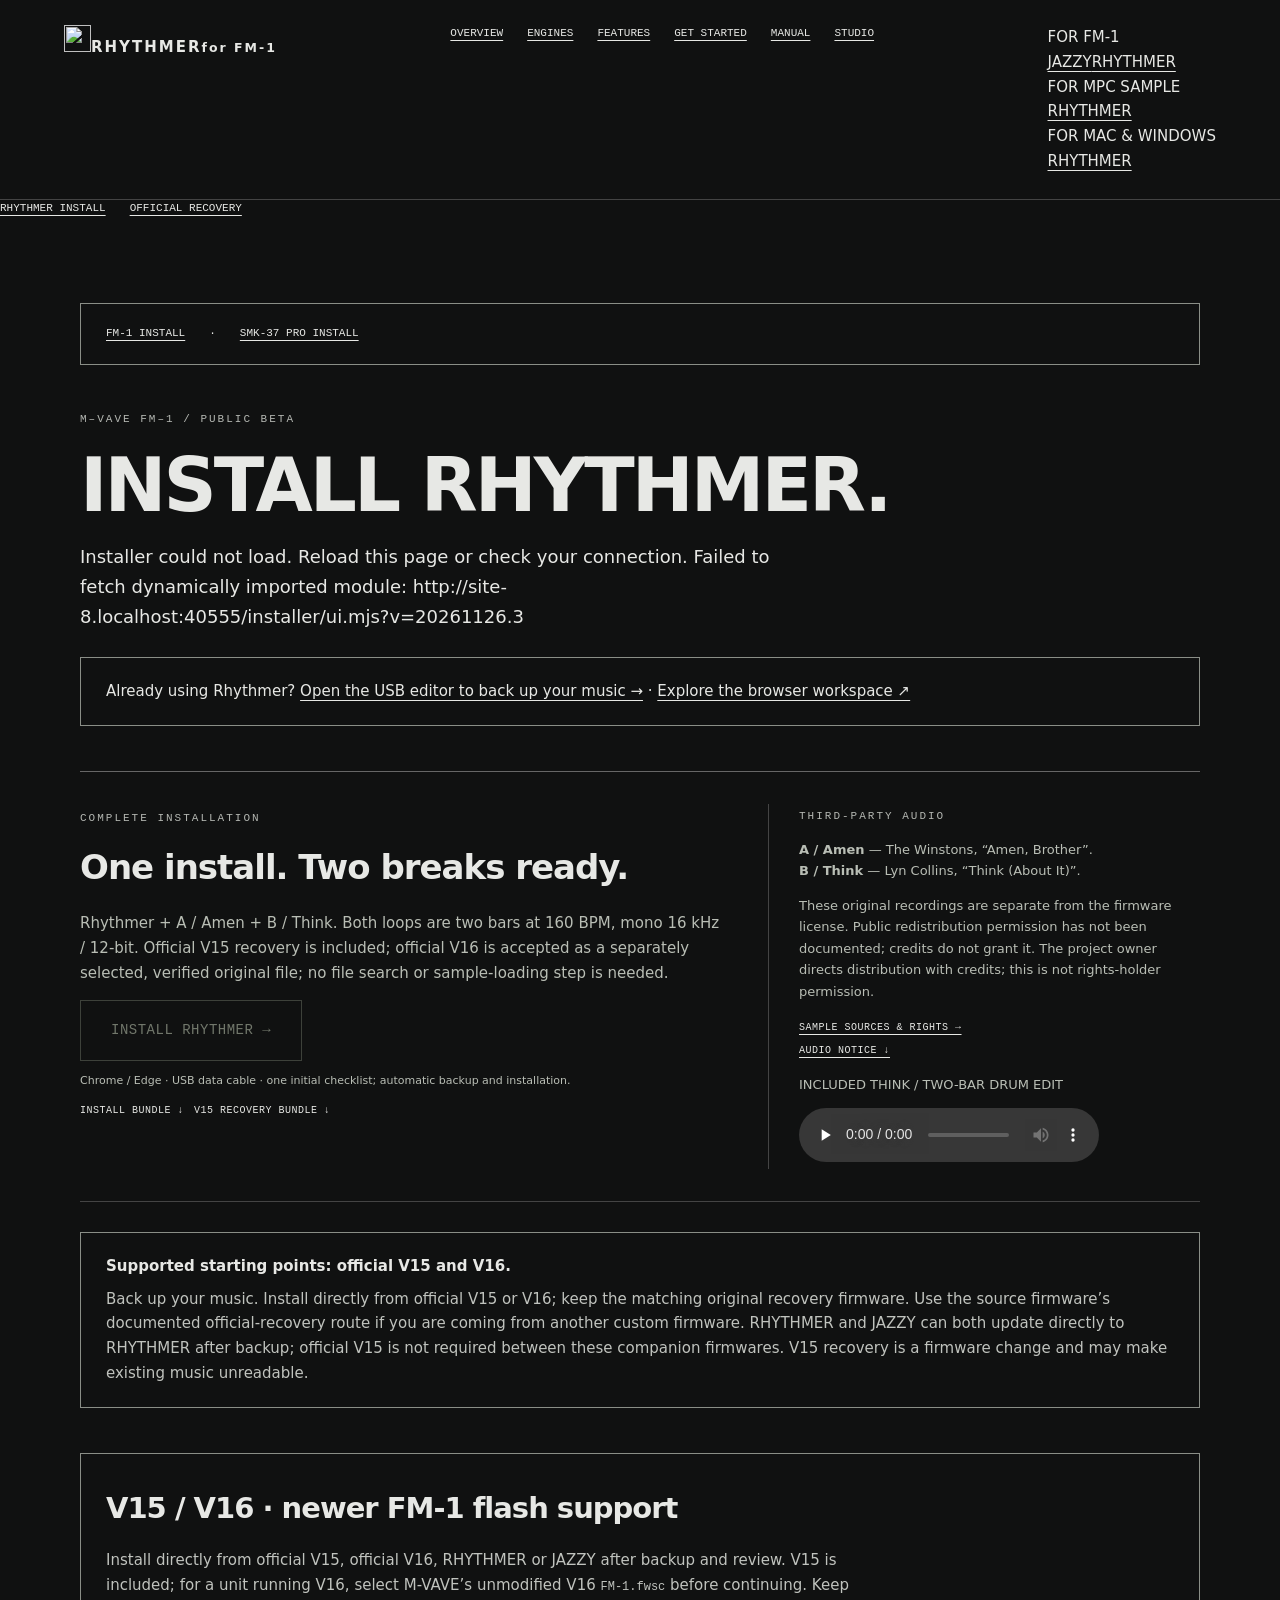
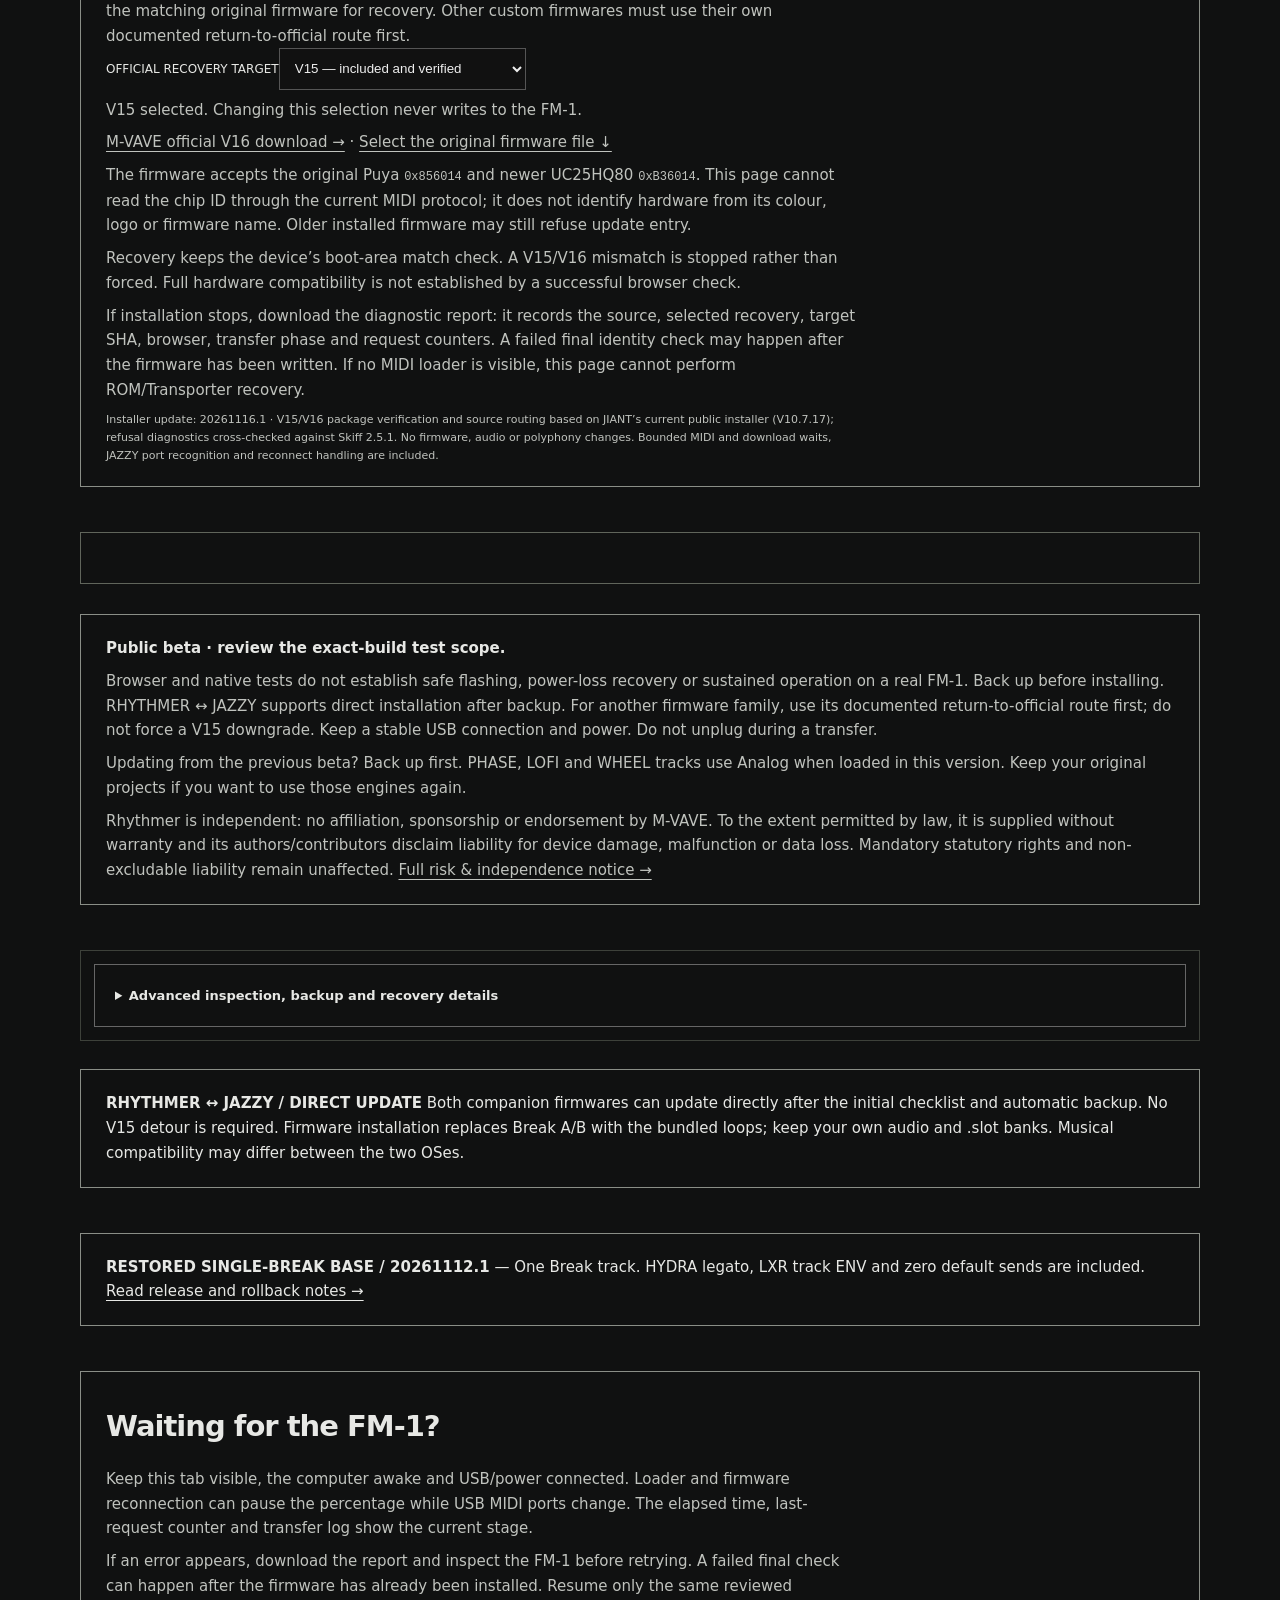
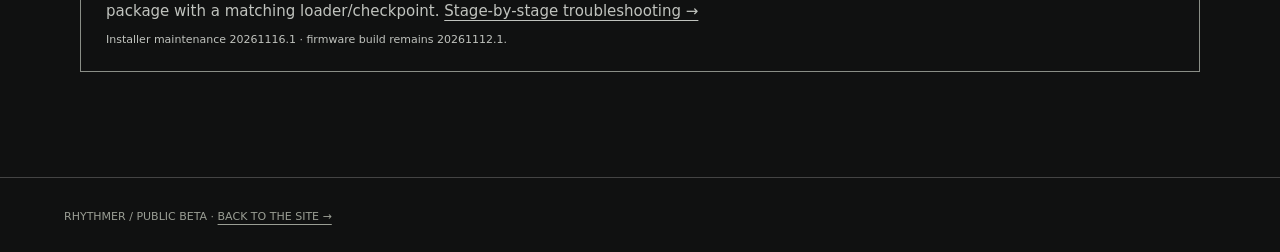
==== commit 58bf8b74: "Discover responding keyboards instead of counting MIDI endpoints" ====
--- a/installer/index.html
+++ b/installer/index.html
@@ -15,4 +15,4 @@
 <section><h2>If an update is interrupted.</h2><p>An update interrupted by power loss can leave a dark screen and no USB device, requiring external hardware recovery. Reconnect with stable power and inspect again. This page can recognize the FM-1 update loader. It never resumes automatically. Reopen the same mode and use the included verified target bundle, then explicitly review the resume operation. A saved Rhythmer session must match this build’s hash; an unknown loader session requires a reviewed matching official recovery package. If the device cannot expose a responding MIDI loader, browser recovery cannot proceed; consult the manufacturer/community recovery instructions.</p><p>Returning to V15 writes the verified official firmware and checks that the device reports <code>FM-1_015</code>. It does not restore custom projects into stock firmware or remove every byte of custom data from unused flash.</p><p class="small">Update transport and package verification adapted from <a href="https://juanjiant-bit.github.io/JIANT/webapp/installer/" target="_blank" rel="noopener noreferrer">JIANT ↗</a> / Felucca. <a href="UPSTREAM.json">Pinned source</a> · <a href="LICENSE">GPL-3.0 license</a>. Included V15 resource license: Apache-2.0. V16 is selected locally from M-VAVE’s original download. Recording rights are separate. No external telemetry. No writes before the initial checklist and automatic safety checks.</p></section>
 </div></div></details><p class="notice"><strong>RHYTHMER ↔ JAZZY / DIRECT UPDATE</strong> Both companion firmwares can update directly after the initial checklist and automatic backup. No V15 detour is required. Firmware installation replaces Break A/B with the bundled loops; keep your own audio and .slot banks. Musical compatibility may differ between the two OSes.</p><p class="notice"><strong>RESTORED SINGLE-BREAK BASE / 20261112.1</strong> — One Break track. HYDRA legato, LXR track ENV and zero default sends are included. <a href="../downloads/SINGLE-BREAK-20261112.1.md">Read release and rollback notes →</a></p><section class="notice" id="install-wait-help"><h2>Waiting for the FM-1?</h2><p>Keep this tab visible, the computer awake and USB/power connected. Loader and firmware reconnection can pause the percentage while USB MIDI ports change. The elapsed time, last-request counter and transfer log show the current stage.</p><p>If an error appears, download the report and inspect the FM-1 before retrying. A failed final check can happen after the firmware has already been installed. Resume only the same reviewed package with a matching loader/checkpoint. <a href="../#guide/install">Stage-by-stage troubleshooting →</a></p><p class="small">Installer maintenance 20261116.1 · firmware build remains 20261112.1.</p></section></main>
 <dialog id="confirm"><form method="dialog"><span class="eyebrow">FINAL REVIEW / DEVICE WRITE</span><h2 id="confirm-title">Install Rhythmer?</h2><p id="confirm-detail"></p><p>This next action writes to the connected FM-1. Keep USB and power connected until verification finishes.</p><a id="confirm-download" hidden class="button" download>DOWNLOAD BACKUP ↓</a><label class="check"><input id="confirm-backup" type="checkbox"><span id="confirm-backup-label">I saved the backup.</span></label><label class="check"><input id="confirm-risk" type="checkbox"><span>I understand physical-device validation is pending and this write can erase data or require recovery. I will keep power and USB connected.</span></label><label class="check"><input id="confirm-notice" type="checkbox"><span>I have read the risk and independence notice: Rhythmer is not affiliated with, sponsored by or endorsed by M-VAVE. To the extent permitted by law, its authors/contributors disclaim warranty and liability for device damage, malfunction and data loss. Non-excludable legal rights and liability are unaffected.</span></label><label id="confirm-v15-row" class="check"><input id="confirm-v15" type="checkbox"><span>I understand that official V15 and V16 are supported starting points, and recovery must match the device’s original boot version. I have checked my current firmware and saved the music I want to keep. A matching Rhythmer may be updated directly after backup.</span></label><label id="confirm-audio-row" class="check"><input id="confirm-audio-rights" type="checkbox"><span>I understand this package includes Amen / Think, third-party recordings. Credits and this checkbox do not grant a licence or clear sample rights. I am responsible for obtaining any permission required for my use; redistribution clearance is not documented.</span></label><p class="small">Amen / Think are third-party recordings. The audio notice identifies the sources; it does not grant usage or redistribution rights.</p><div class="actions"><button value="cancel">CANCEL</button><button id="confirm-write" value="write" disabled>WRITE TO THIS FM-1</button></div></form></dialog>
-<footer>RHYTHMER / PUBLIC BETA · <a href="../#home">BACK TO THE SITE →</a></footer><script type="module">if(new URLSearchParams(location.search).get("board")==="smk37")import("./smk-ui.mjs?v=20261126.2").catch(e=>document.querySelector("#intro").textContent="Installer could not load. Reload this page or check your connection. "+e.message);else import("./ui.mjs?v=20261126.1").catch(e=>document.querySelector("#intro").textContent="Installer could not load. Reload this page or check your connection. "+e.message);</script></body></html>
+<footer>RHYTHMER / PUBLIC BETA · <a href="../#home">BACK TO THE SITE →</a></footer><script type="module">if(new URLSearchParams(location.search).get("board")==="smk37")import("./smk-ui.mjs?v=20261126.3").catch(e=>document.querySelector("#intro").textContent="Installer could not load. Reload this page or check your connection. "+e.message);else import("./ui.mjs?v=20261126.3").catch(e=>document.querySelector("#intro").textContent="Installer could not load. Reload this page or check your connection. "+e.message);</script></body></html>
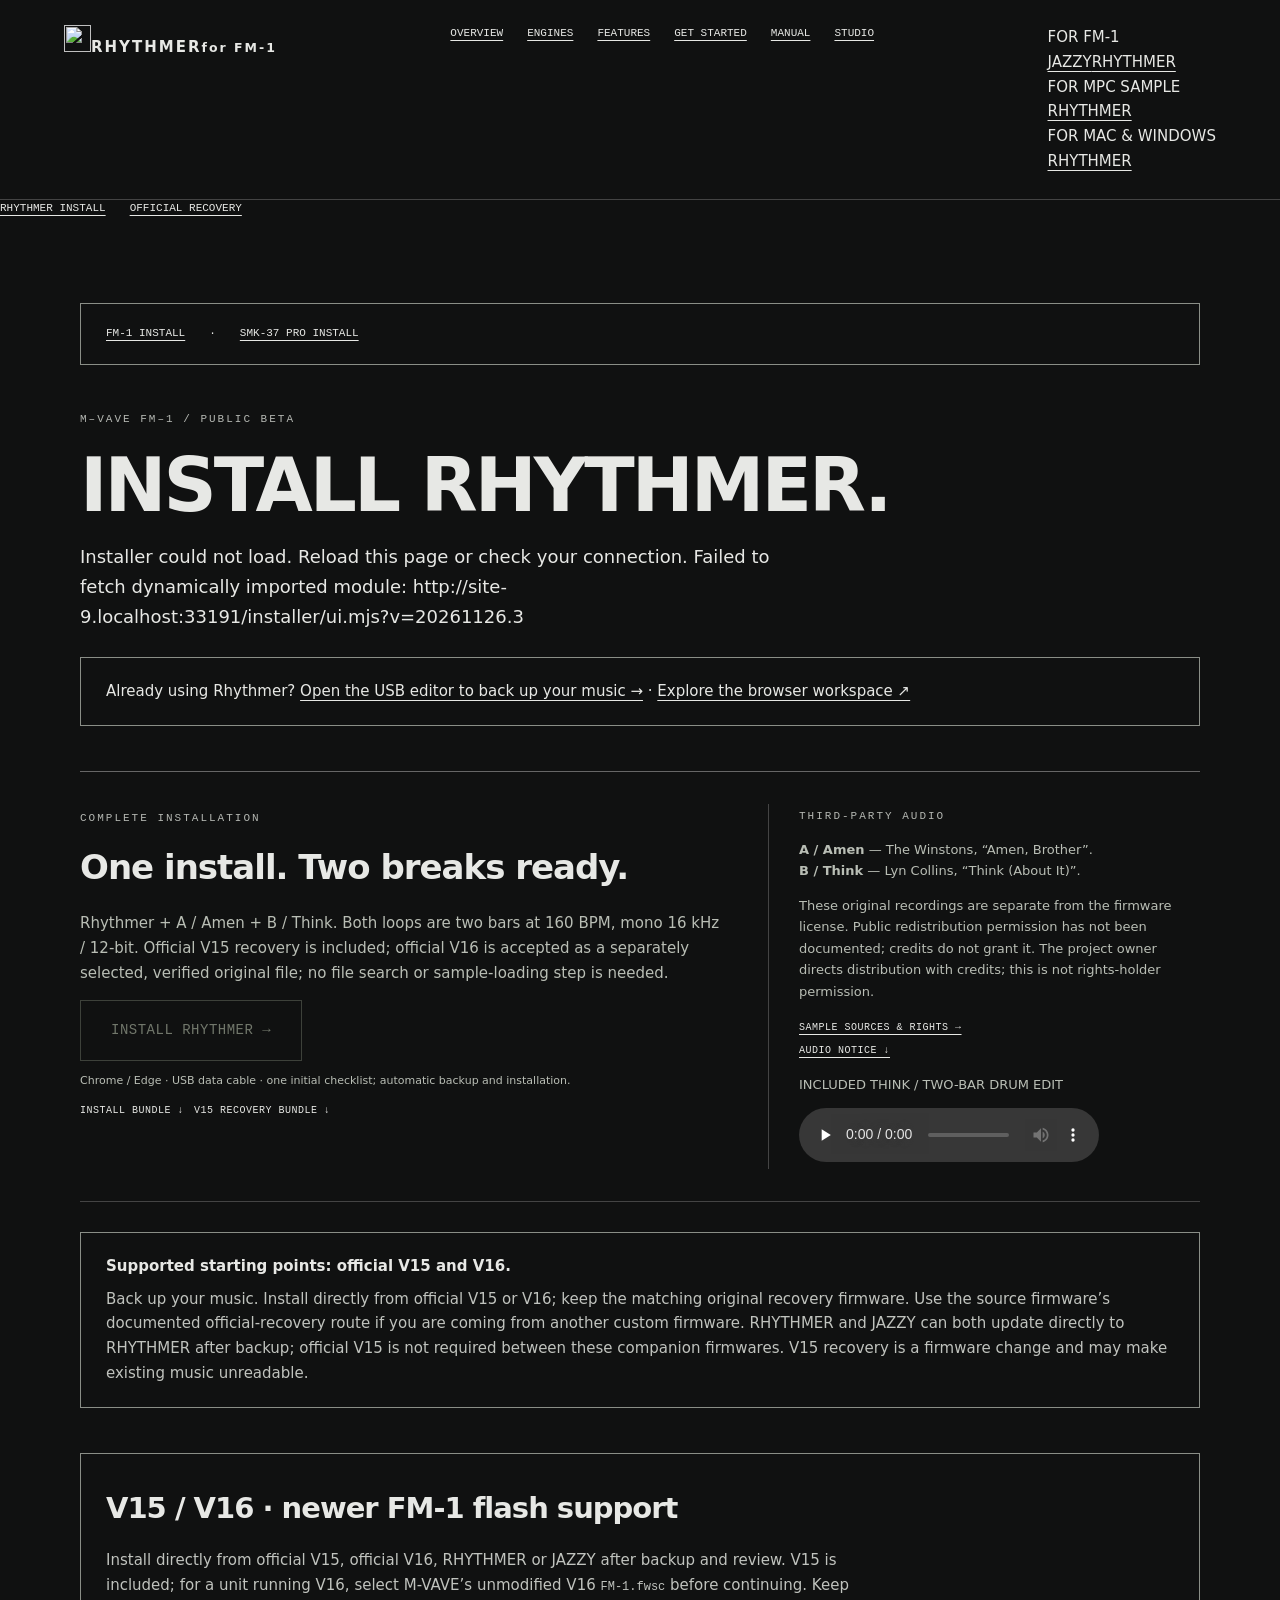
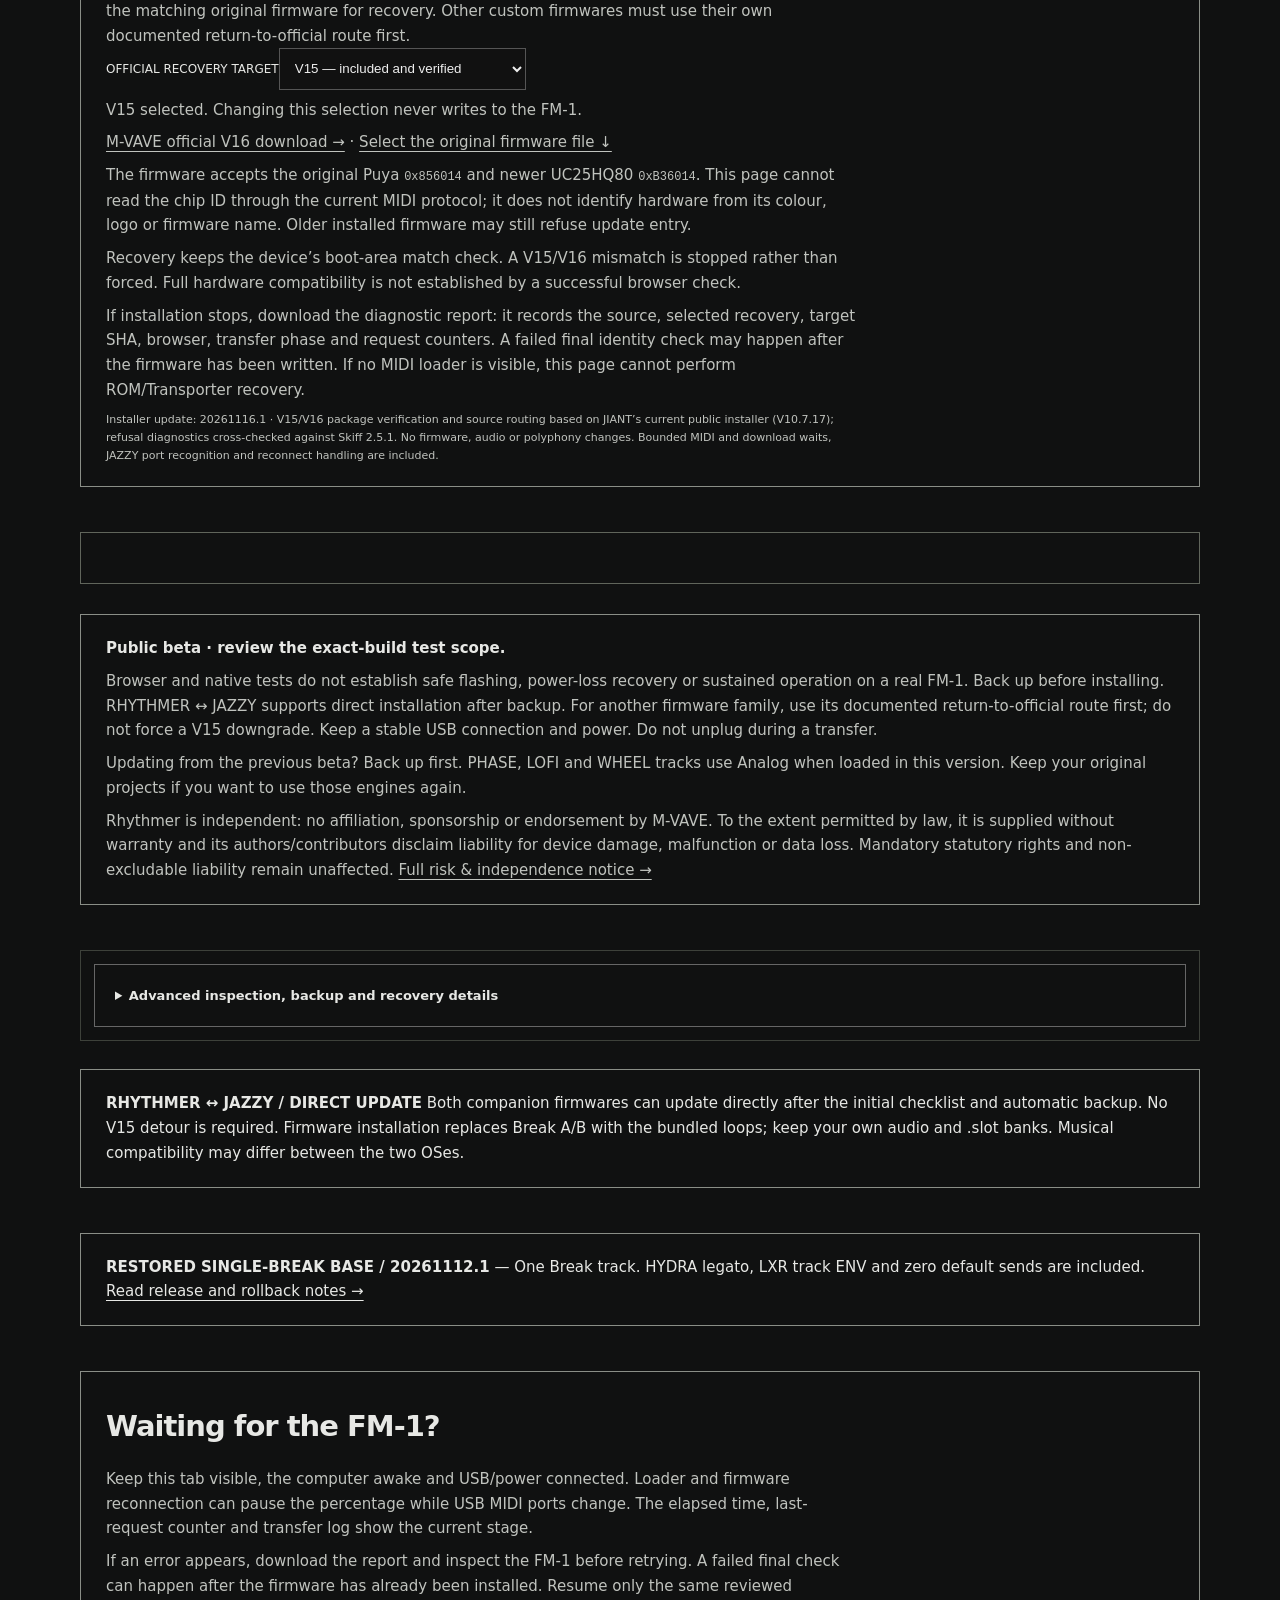
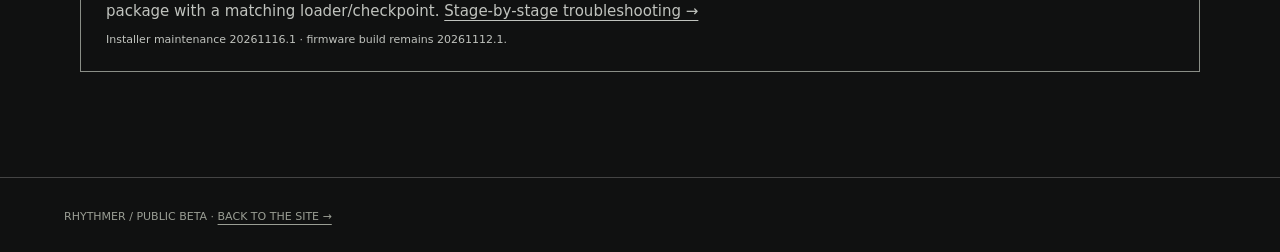
==== commit e5afecf1: "Fix SMK transport and calibration; refresh latest-source smk3 packages" ====
--- a/installer/index.html
+++ b/installer/index.html
@@ -15,4 +15,4 @@
 <section><h2>If an update is interrupted.</h2><p>An update interrupted by power loss can leave a dark screen and no USB device, requiring external hardware recovery. Reconnect with stable power and inspect again. This page can recognize the FM-1 update loader. It never resumes automatically. Reopen the same mode and use the included verified target bundle, then explicitly review the resume operation. A saved Rhythmer session must match this build’s hash; an unknown loader session requires a reviewed matching official recovery package. If the device cannot expose a responding MIDI loader, browser recovery cannot proceed; consult the manufacturer/community recovery instructions.</p><p>Returning to V15 writes the verified official firmware and checks that the device reports <code>FM-1_015</code>. It does not restore custom projects into stock firmware or remove every byte of custom data from unused flash.</p><p class="small">Update transport and package verification adapted from <a href="https://juanjiant-bit.github.io/JIANT/webapp/installer/" target="_blank" rel="noopener noreferrer">JIANT ↗</a> / Felucca. <a href="UPSTREAM.json">Pinned source</a> · <a href="LICENSE">GPL-3.0 license</a>. Included V15 resource license: Apache-2.0. V16 is selected locally from M-VAVE’s original download. Recording rights are separate. No external telemetry. No writes before the initial checklist and automatic safety checks.</p></section>
 </div></div></details><p class="notice"><strong>RHYTHMER ↔ JAZZY / DIRECT UPDATE</strong> Both companion firmwares can update directly after the initial checklist and automatic backup. No V15 detour is required. Firmware installation replaces Break A/B with the bundled loops; keep your own audio and .slot banks. Musical compatibility may differ between the two OSes.</p><p class="notice"><strong>RESTORED SINGLE-BREAK BASE / 20261112.1</strong> — One Break track. HYDRA legato, LXR track ENV and zero default sends are included. <a href="../downloads/SINGLE-BREAK-20261112.1.md">Read release and rollback notes →</a></p><section class="notice" id="install-wait-help"><h2>Waiting for the FM-1?</h2><p>Keep this tab visible, the computer awake and USB/power connected. Loader and firmware reconnection can pause the percentage while USB MIDI ports change. The elapsed time, last-request counter and transfer log show the current stage.</p><p>If an error appears, download the report and inspect the FM-1 before retrying. A failed final check can happen after the firmware has already been installed. Resume only the same reviewed package with a matching loader/checkpoint. <a href="../#guide/install">Stage-by-stage troubleshooting →</a></p><p class="small">Installer maintenance 20261116.1 · firmware build remains 20261112.1.</p></section></main>
 <dialog id="confirm"><form method="dialog"><span class="eyebrow">FINAL REVIEW / DEVICE WRITE</span><h2 id="confirm-title">Install Rhythmer?</h2><p id="confirm-detail"></p><p>This next action writes to the connected FM-1. Keep USB and power connected until verification finishes.</p><a id="confirm-download" hidden class="button" download>DOWNLOAD BACKUP ↓</a><label class="check"><input id="confirm-backup" type="checkbox"><span id="confirm-backup-label">I saved the backup.</span></label><label class="check"><input id="confirm-risk" type="checkbox"><span>I understand physical-device validation is pending and this write can erase data or require recovery. I will keep power and USB connected.</span></label><label class="check"><input id="confirm-notice" type="checkbox"><span>I have read the risk and independence notice: Rhythmer is not affiliated with, sponsored by or endorsed by M-VAVE. To the extent permitted by law, its authors/contributors disclaim warranty and liability for device damage, malfunction and data loss. Non-excludable legal rights and liability are unaffected.</span></label><label id="confirm-v15-row" class="check"><input id="confirm-v15" type="checkbox"><span>I understand that official V15 and V16 are supported starting points, and recovery must match the device’s original boot version. I have checked my current firmware and saved the music I want to keep. A matching Rhythmer may be updated directly after backup.</span></label><label id="confirm-audio-row" class="check"><input id="confirm-audio-rights" type="checkbox"><span>I understand this package includes Amen / Think, third-party recordings. Credits and this checkbox do not grant a licence or clear sample rights. I am responsible for obtaining any permission required for my use; redistribution clearance is not documented.</span></label><p class="small">Amen / Think are third-party recordings. The audio notice identifies the sources; it does not grant usage or redistribution rights.</p><div class="actions"><button value="cancel">CANCEL</button><button id="confirm-write" value="write" disabled>WRITE TO THIS FM-1</button></div></form></dialog>
-<footer>RHYTHMER / PUBLIC BETA · <a href="../#home">BACK TO THE SITE →</a></footer><script type="module">if(new URLSearchParams(location.search).get("board")==="smk37")import("./smk-ui.mjs?v=20261126.3").catch(e=>document.querySelector("#intro").textContent="Installer could not load. Reload this page or check your connection. "+e.message);else import("./ui.mjs?v=20261126.3").catch(e=>document.querySelector("#intro").textContent="Installer could not load. Reload this page or check your connection. "+e.message);</script></body></html>
+<footer>RHYTHMER / PUBLIC BETA · <a href="../#home">BACK TO THE SITE →</a></footer><script type="module">if(new URLSearchParams(location.search).get("board")==="smk37")import("./smk-ui.mjs?v=20261126.4").catch(e=>document.querySelector("#intro").textContent="Installer could not load. Reload this page or check your connection. "+e.message);else import("./ui.mjs?v=20261126.3").catch(e=>document.querySelector("#intro").textContent="Installer could not load. Reload this page or check your connection. "+e.message);</script></body></html>
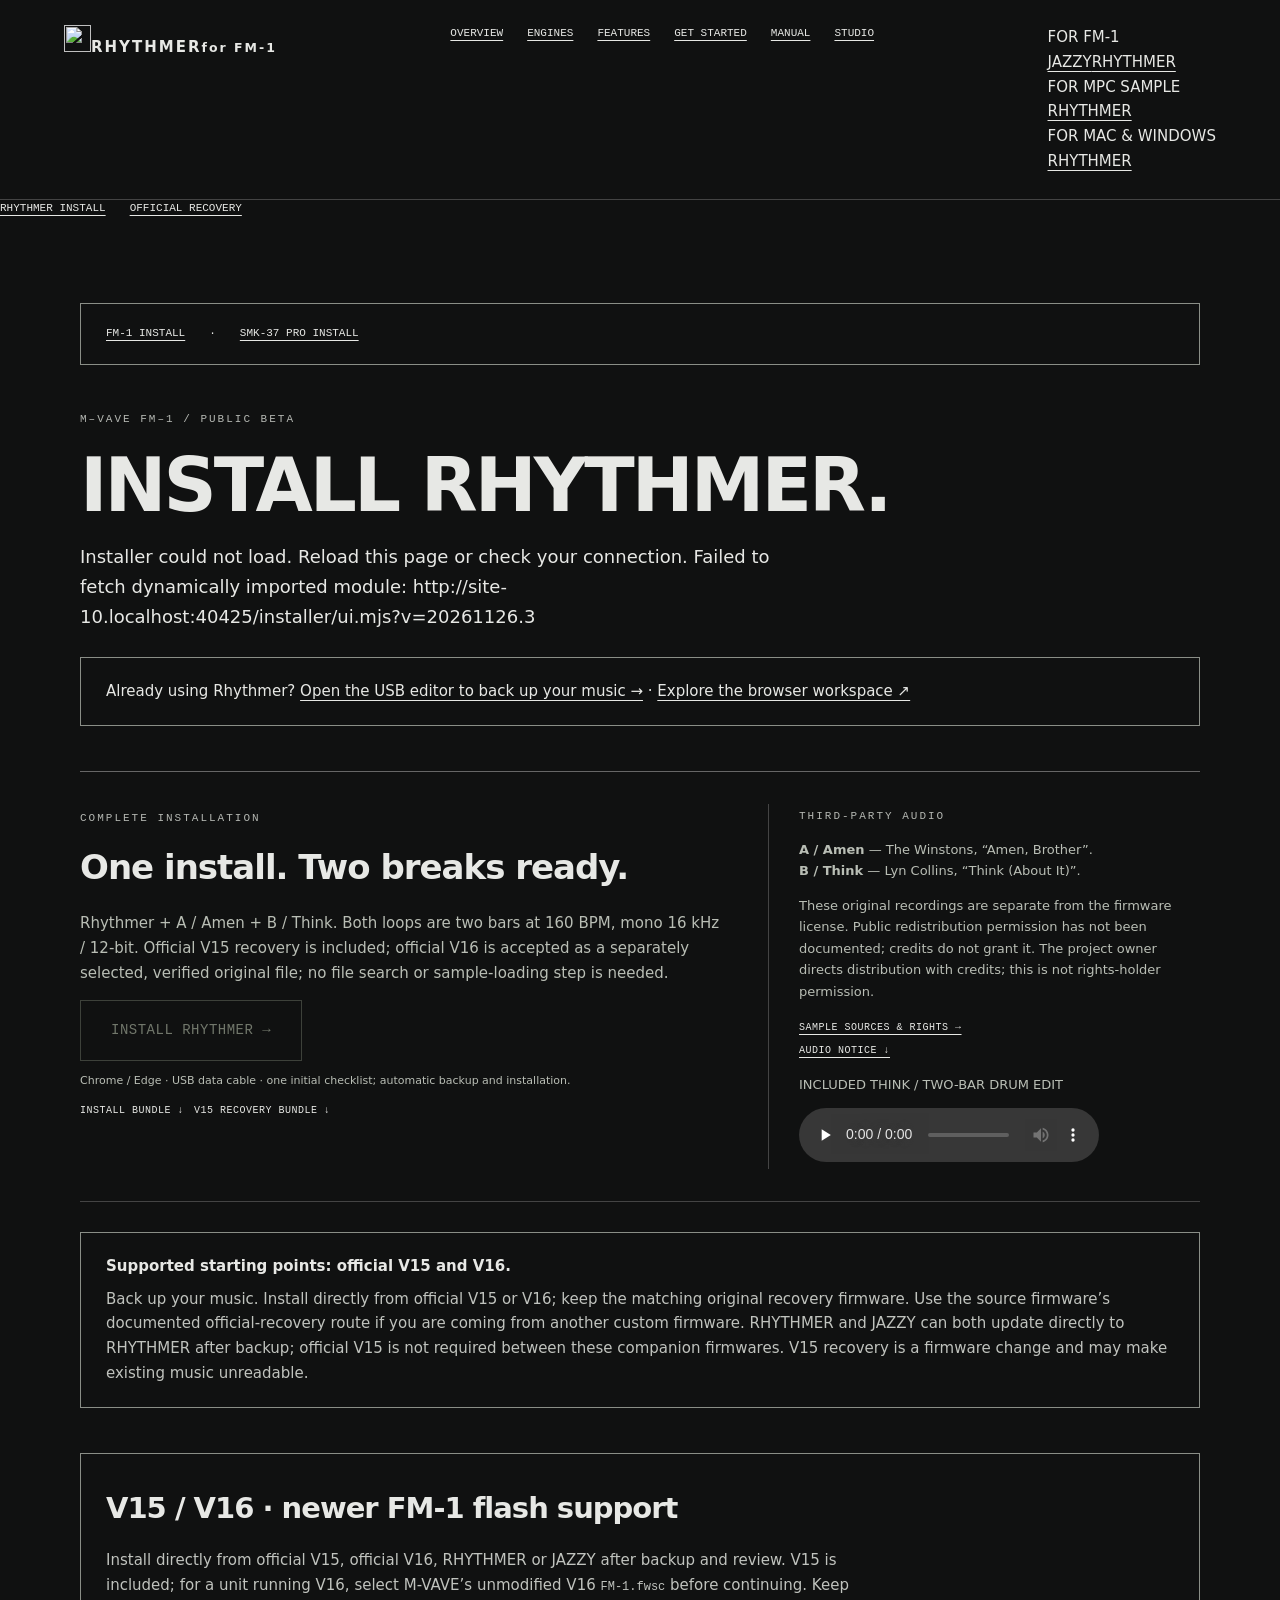
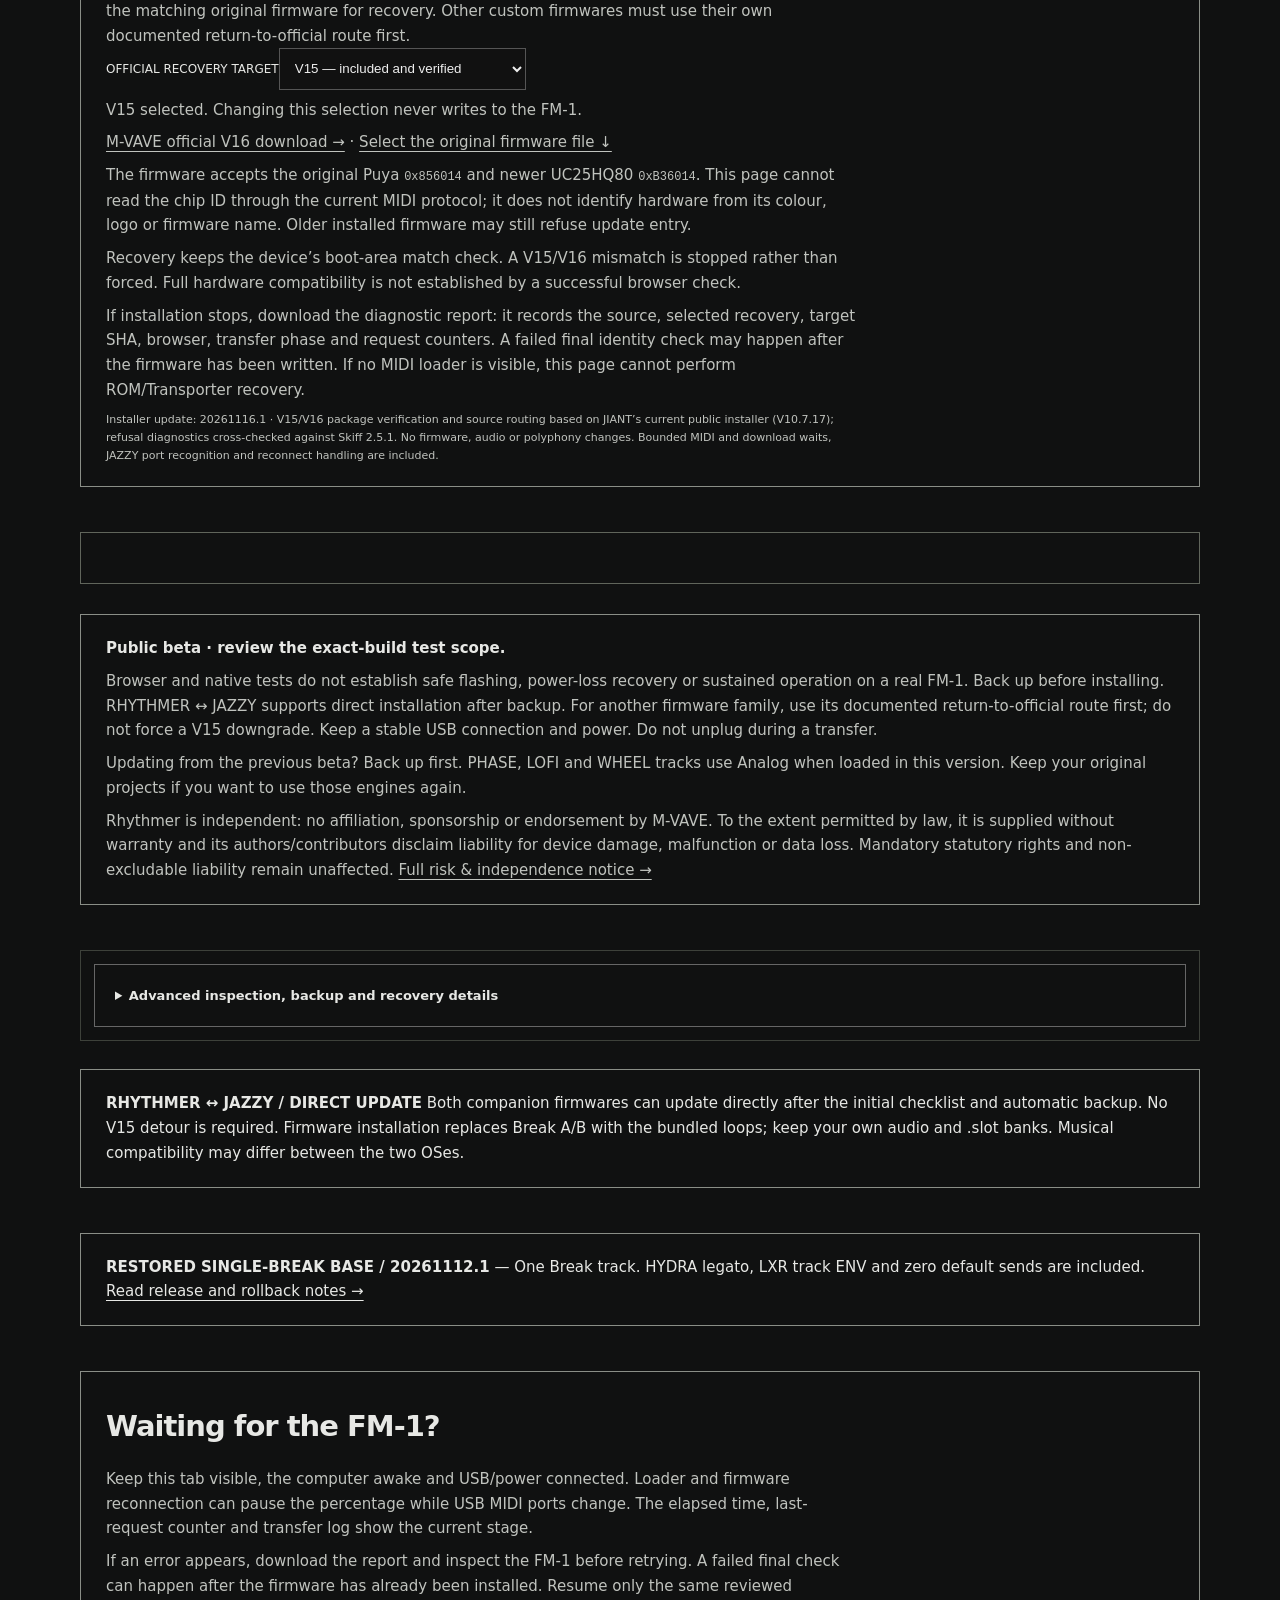
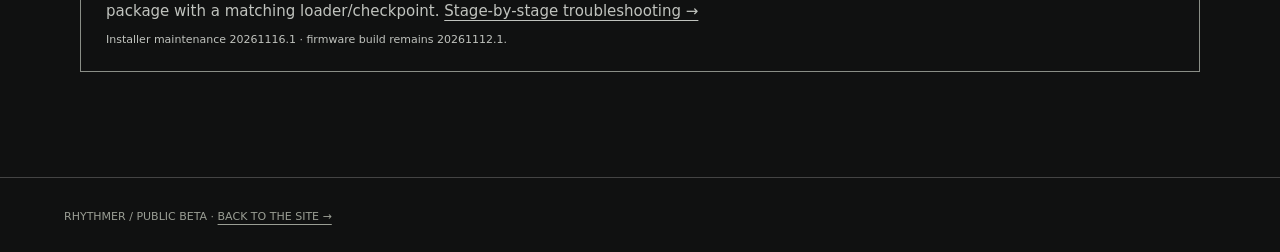
==== commit 43ebeae3: "Fix cross-firmware SMK staging for legacy Rhythmer and Jazzy" ====
--- a/installer/index.html
+++ b/installer/index.html
@@ -15,4 +15,4 @@
 <section><h2>If an update is interrupted.</h2><p>An update interrupted by power loss can leave a dark screen and no USB device, requiring external hardware recovery. Reconnect with stable power and inspect again. This page can recognize the FM-1 update loader. It never resumes automatically. Reopen the same mode and use the included verified target bundle, then explicitly review the resume operation. A saved Rhythmer session must match this build’s hash; an unknown loader session requires a reviewed matching official recovery package. If the device cannot expose a responding MIDI loader, browser recovery cannot proceed; consult the manufacturer/community recovery instructions.</p><p>Returning to V15 writes the verified official firmware and checks that the device reports <code>FM-1_015</code>. It does not restore custom projects into stock firmware or remove every byte of custom data from unused flash.</p><p class="small">Update transport and package verification adapted from <a href="https://juanjiant-bit.github.io/JIANT/webapp/installer/" target="_blank" rel="noopener noreferrer">JIANT ↗</a> / Felucca. <a href="UPSTREAM.json">Pinned source</a> · <a href="LICENSE">GPL-3.0 license</a>. Included V15 resource license: Apache-2.0. V16 is selected locally from M-VAVE’s original download. Recording rights are separate. No external telemetry. No writes before the initial checklist and automatic safety checks.</p></section>
 </div></div></details><p class="notice"><strong>RHYTHMER ↔ JAZZY / DIRECT UPDATE</strong> Both companion firmwares can update directly after the initial checklist and automatic backup. No V15 detour is required. Firmware installation replaces Break A/B with the bundled loops; keep your own audio and .slot banks. Musical compatibility may differ between the two OSes.</p><p class="notice"><strong>RESTORED SINGLE-BREAK BASE / 20261112.1</strong> — One Break track. HYDRA legato, LXR track ENV and zero default sends are included. <a href="../downloads/SINGLE-BREAK-20261112.1.md">Read release and rollback notes →</a></p><section class="notice" id="install-wait-help"><h2>Waiting for the FM-1?</h2><p>Keep this tab visible, the computer awake and USB/power connected. Loader and firmware reconnection can pause the percentage while USB MIDI ports change. The elapsed time, last-request counter and transfer log show the current stage.</p><p>If an error appears, download the report and inspect the FM-1 before retrying. A failed final check can happen after the firmware has already been installed. Resume only the same reviewed package with a matching loader/checkpoint. <a href="../#guide/install">Stage-by-stage troubleshooting →</a></p><p class="small">Installer maintenance 20261116.1 · firmware build remains 20261112.1.</p></section></main>
 <dialog id="confirm"><form method="dialog"><span class="eyebrow">FINAL REVIEW / DEVICE WRITE</span><h2 id="confirm-title">Install Rhythmer?</h2><p id="confirm-detail"></p><p>This next action writes to the connected FM-1. Keep USB and power connected until verification finishes.</p><a id="confirm-download" hidden class="button" download>DOWNLOAD BACKUP ↓</a><label class="check"><input id="confirm-backup" type="checkbox"><span id="confirm-backup-label">I saved the backup.</span></label><label class="check"><input id="confirm-risk" type="checkbox"><span>I understand physical-device validation is pending and this write can erase data or require recovery. I will keep power and USB connected.</span></label><label class="check"><input id="confirm-notice" type="checkbox"><span>I have read the risk and independence notice: Rhythmer is not affiliated with, sponsored by or endorsed by M-VAVE. To the extent permitted by law, its authors/contributors disclaim warranty and liability for device damage, malfunction and data loss. Non-excludable legal rights and liability are unaffected.</span></label><label id="confirm-v15-row" class="check"><input id="confirm-v15" type="checkbox"><span>I understand that official V15 and V16 are supported starting points, and recovery must match the device’s original boot version. I have checked my current firmware and saved the music I want to keep. A matching Rhythmer may be updated directly after backup.</span></label><label id="confirm-audio-row" class="check"><input id="confirm-audio-rights" type="checkbox"><span>I understand this package includes Amen / Think, third-party recordings. Credits and this checkbox do not grant a licence or clear sample rights. I am responsible for obtaining any permission required for my use; redistribution clearance is not documented.</span></label><p class="small">Amen / Think are third-party recordings. The audio notice identifies the sources; it does not grant usage or redistribution rights.</p><div class="actions"><button value="cancel">CANCEL</button><button id="confirm-write" value="write" disabled>WRITE TO THIS FM-1</button></div></form></dialog>
-<footer>RHYTHMER / PUBLIC BETA · <a href="../#home">BACK TO THE SITE →</a></footer><script type="module">if(new URLSearchParams(location.search).get("board")==="smk37")import("./smk-ui.mjs?v=20261126.4").catch(e=>document.querySelector("#intro").textContent="Installer could not load. Reload this page or check your connection. "+e.message);else import("./ui.mjs?v=20261126.3").catch(e=>document.querySelector("#intro").textContent="Installer could not load. Reload this page or check your connection. "+e.message);</script></body></html>
+<footer>RHYTHMER / PUBLIC BETA · <a href="../#home">BACK TO THE SITE →</a></footer><script type="module">if(new URLSearchParams(location.search).get("board")==="smk37")import("./smk-ui.mjs?v=20261126.5").catch(e=>document.querySelector("#intro").textContent="Installer could not load. Reload this page or check your connection. "+e.message);else import("./ui.mjs?v=20261126.3").catch(e=>document.querySelector("#intro").textContent="Installer could not load. Reload this page or check your connection. "+e.message);</script></body></html>
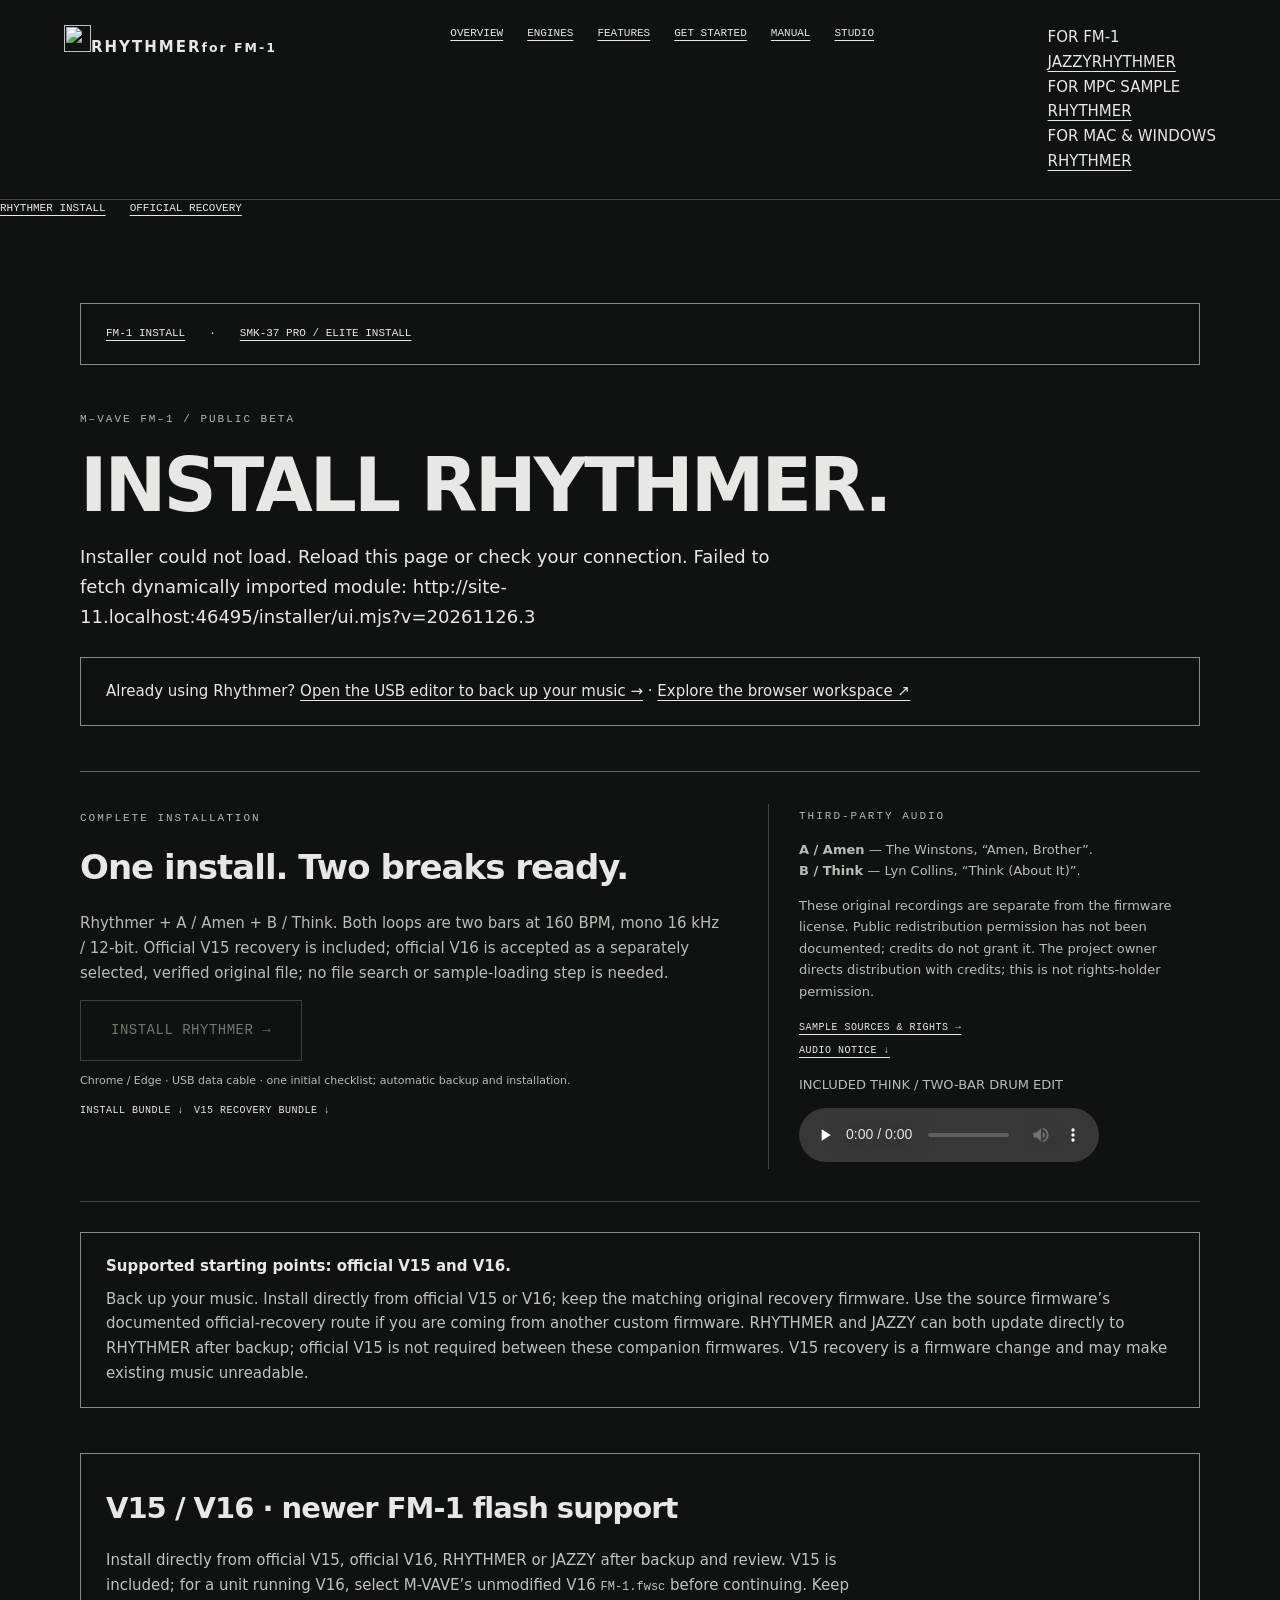
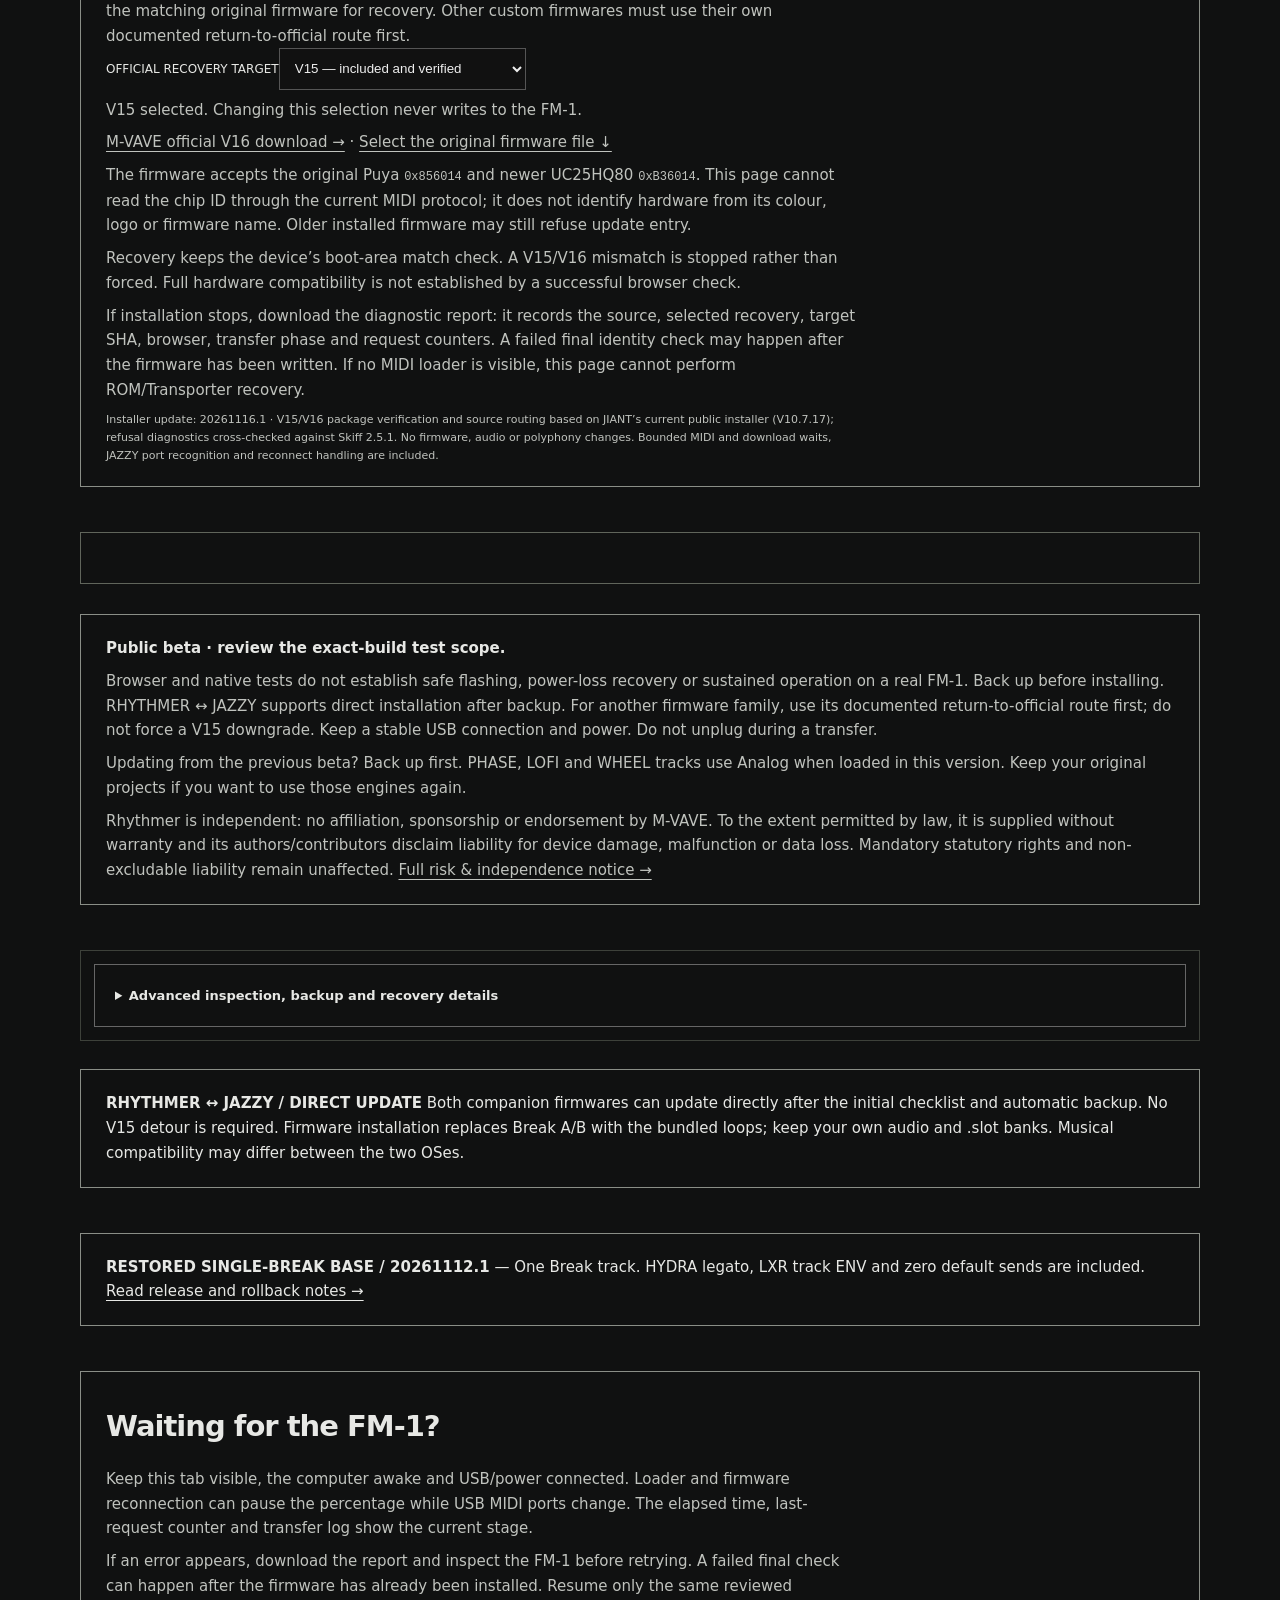
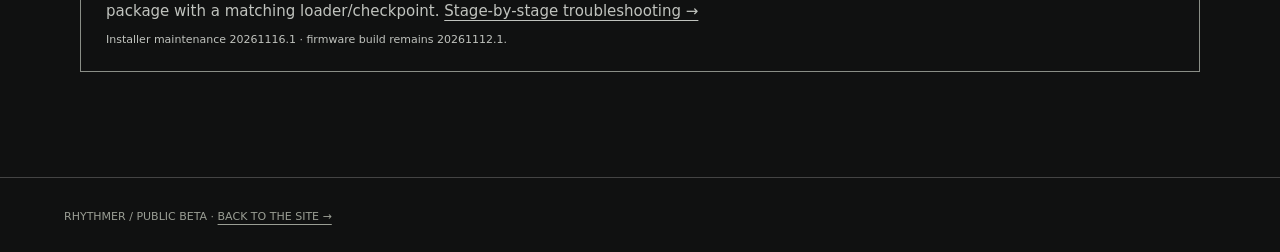
==== commit f195b14f: "Add SMK-37 automatic model detection and Elite preview downloads" ====
--- a/installer/index.html
+++ b/installer/index.html
@@ -1,6 +1,6 @@
 <!doctype html><html lang="en"><head><meta charset="utf-8"><meta name="viewport" content="width=device-width,initial-scale=1"><meta name="color-scheme" content="dark"><title>Rhythmer / Installer</title><link rel="stylesheet" href="installer.css?v=20261126.1"><link rel="icon" href="../assets/favicon.svg"><link rel="stylesheet" href="../assets/site-navigation.css?v=1cb9fcb83709"><link rel="stylesheet" href="../firmware-links.css"><link rel="stylesheet" href="../jazzy-bridge.css"><script>if(window.self!==window.top)document.documentElement.setAttribute("data-rhythmer-framed","");</script><link rel="stylesheet" href="../platform-navigation.css?v=navigation-20261116.2"><script src="../platform-navigation.js?v=navigation-20261116.2" defer></script></head><body><header data-rhythmer-navigation class="jr-site-header topbar rhy-site-header"><a target="_top" class="jr-brand" href="https://jazzyrhythmer.github.io/rhythmer/#home"><img src="https://jazzyrhythmer.github.io/rhythmer/rhythmer-mark.svg" width="27" height="27" alt=""><span>RHYTHMER</span><small>for FM-1</small></a><nav class="jr-section-nav" aria-label="Site sections"><a target="_top" data-section="overview" href="https://jazzyrhythmer.github.io/rhythmer/#home">OVERVIEW</a><a target="_top" data-section="engines" href="https://jazzyrhythmer.github.io/rhythmer/#instrument">ENGINES</a><a target="_top" data-section="features" href="https://jazzyrhythmer.github.io/rhythmer/#companion">FEATURES</a><a target="_top" data-section="start" href="https://jazzyrhythmer.github.io/rhythmer/#install">GET STARTED</a><a target="_top" data-section="manual" href="https://jazzyrhythmer.github.io/rhythmer/#guide">MANUAL</a><a target="_top" data-section="studio" href="https://jazzyrhythmer.github.io/rhythmer/#support">STUDIO</a></nav><div class="jr-platform-switcher" role="navigation" aria-label="Platforms and instruments"><div class="jr-platform-group" role="group" aria-label="Firmware for FM-1"><span class="jr-platform-label">FOR FM-1</span><div class="jr-platform-links"><a target="_top" href="https://jazzyrhythmer.github.io/jazzy/" aria-label="JAZZY for FM-1">JAZZY</a><a target="_top" href="https://jazzyrhythmer.github.io/rhythmer/#home" aria-label="RHYTHMER for FM-1" aria-current="page">RHYTHMER</a></div></div><div class="jr-platform-group" role="group" aria-label="Firmware for MPC Sample"><span class="jr-platform-label">FOR MPC SAMPLE</span><div class="jr-platform-links"><a target="_top" href="https://jazzyrhythmer.github.io/mpc-sample/#home" aria-label="RHYTHMER OS for MPC Sample">RHYTHMER</a></div></div><div class="jr-platform-group" role="group" aria-label="Instruments for Mac and Windows"><span class="jr-platform-label">FOR MAC &amp; WINDOWS</span><div class="jr-platform-links"><a target="_top" href="https://jazzyrhythmer.github.io/rhythmer-engines/" aria-label="Rhythmer Engines for Mac &amp; Windows">RHYTHMER</a></div></div></div></header>
 <nav class="rhy-install-options" aria-label="Installation options"><a href="./">RHYTHMER INSTALL</a><a href="?mode=stock">OFFICIAL RECOVERY</a></nav>
-<main><nav class="notice" aria-label="Keyboard model"><a href="?board=fm1">FM-1 INSTALL</a> · <a href="?board=smk37">SMK-37 PRO INSTALL</a></nav><div class="eyebrow">M–VAVE FM–1 / PUBLIC BETA</div><h1 id="title">INSTALL RHYTHMER.</h1><p id="intro" class="intro">Connect your FM-1. Complete the initial checklist and press Install; the firmware package already includes both Break loops.</p>
+<main><nav class="notice" aria-label="Keyboard model"><a href="?board=fm1">FM-1 INSTALL</a> · <a href="?board=smk37">SMK-37 PRO / ELITE INSTALL</a></nav><div class="eyebrow">M–VAVE FM–1 / PUBLIC BETA</div><h1 id="title">INSTALL RHYTHMER.</h1><p id="intro" class="intro">Connect your FM-1. Complete the initial checklist and press Install; the firmware package already includes both Break loops.</p>
 <p class="notice">Already using Rhythmer? <a href="../editor/?target=usb#projects" target="_top">Open the USB editor to back up your music →</a> · <a href="../editor/?target=browser" target="_top">Explore the browser workspace ↗</a></p>
 
 <div class="install-start"><div><span class="eyebrow" id="start-label">COMPLETE INSTALLATION</span><h2 id="start-title">One install. Two breaks ready.</h2><p id="start-description">Rhythmer + A / Amen + B / Think. Both loops are two bars at 160 BPM, mono 16 kHz / 12-bit. Official V15 recovery is included; official V16 is accepted as a separately selected, verified original file; no file search or sample-loading step is needed.</p><button id="start" disabled>INSTALL RHYTHMER →</button><p class="small">Chrome / Edge · USB data cable · one initial checklist; automatic backup and installation.</p><div class="actions"><a id="bundle-download" class="text-link" download>INSTALL BUNDLE ↓</a><a id="recovery-download" class="text-link" download>V15 RECOVERY BUNDLE ↓</a></div></div><div class="sample-brief" id="sample-brief"><span class="eyebrow">THIRD-PARTY AUDIO</span><p><strong>A / Amen</strong> — The Winstons, “Amen, Brother”.<br><strong>B / Think</strong> — Lyn Collins, “Think (About It)”.</p><p>These original recordings are separate from the firmware license. Public redistribution permission has not been documented; credits do not grant it. The project owner directs distribution with credits; this is not rights-holder permission.</p><a href="../#samples">SAMPLE SOURCES & RIGHTS →</a><br><a href="../downloads/THIRD-PARTY-AUDIO.txt">AUDIO NOTICE ↓</a><p>INCLUDED THINK / TWO-BAR DRUM EDIT</p><audio controls preload="none" src="../downloads/think-160-preview.wav" aria-label="Listen to the included Think drum edit"></audio></div></div>
@@ -15,4 +15,4 @@
 <section><h2>If an update is interrupted.</h2><p>An update interrupted by power loss can leave a dark screen and no USB device, requiring external hardware recovery. Reconnect with stable power and inspect again. This page can recognize the FM-1 update loader. It never resumes automatically. Reopen the same mode and use the included verified target bundle, then explicitly review the resume operation. A saved Rhythmer session must match this build’s hash; an unknown loader session requires a reviewed matching official recovery package. If the device cannot expose a responding MIDI loader, browser recovery cannot proceed; consult the manufacturer/community recovery instructions.</p><p>Returning to V15 writes the verified official firmware and checks that the device reports <code>FM-1_015</code>. It does not restore custom projects into stock firmware or remove every byte of custom data from unused flash.</p><p class="small">Update transport and package verification adapted from <a href="https://juanjiant-bit.github.io/JIANT/webapp/installer/" target="_blank" rel="noopener noreferrer">JIANT ↗</a> / Felucca. <a href="UPSTREAM.json">Pinned source</a> · <a href="LICENSE">GPL-3.0 license</a>. Included V15 resource license: Apache-2.0. V16 is selected locally from M-VAVE’s original download. Recording rights are separate. No external telemetry. No writes before the initial checklist and automatic safety checks.</p></section>
 </div></div></details><p class="notice"><strong>RHYTHMER ↔ JAZZY / DIRECT UPDATE</strong> Both companion firmwares can update directly after the initial checklist and automatic backup. No V15 detour is required. Firmware installation replaces Break A/B with the bundled loops; keep your own audio and .slot banks. Musical compatibility may differ between the two OSes.</p><p class="notice"><strong>RESTORED SINGLE-BREAK BASE / 20261112.1</strong> — One Break track. HYDRA legato, LXR track ENV and zero default sends are included. <a href="../downloads/SINGLE-BREAK-20261112.1.md">Read release and rollback notes →</a></p><section class="notice" id="install-wait-help"><h2>Waiting for the FM-1?</h2><p>Keep this tab visible, the computer awake and USB/power connected. Loader and firmware reconnection can pause the percentage while USB MIDI ports change. The elapsed time, last-request counter and transfer log show the current stage.</p><p>If an error appears, download the report and inspect the FM-1 before retrying. A failed final check can happen after the firmware has already been installed. Resume only the same reviewed package with a matching loader/checkpoint. <a href="../#guide/install">Stage-by-stage troubleshooting →</a></p><p class="small">Installer maintenance 20261116.1 · firmware build remains 20261112.1.</p></section></main>
 <dialog id="confirm"><form method="dialog"><span class="eyebrow">FINAL REVIEW / DEVICE WRITE</span><h2 id="confirm-title">Install Rhythmer?</h2><p id="confirm-detail"></p><p>This next action writes to the connected FM-1. Keep USB and power connected until verification finishes.</p><a id="confirm-download" hidden class="button" download>DOWNLOAD BACKUP ↓</a><label class="check"><input id="confirm-backup" type="checkbox"><span id="confirm-backup-label">I saved the backup.</span></label><label class="check"><input id="confirm-risk" type="checkbox"><span>I understand physical-device validation is pending and this write can erase data or require recovery. I will keep power and USB connected.</span></label><label class="check"><input id="confirm-notice" type="checkbox"><span>I have read the risk and independence notice: Rhythmer is not affiliated with, sponsored by or endorsed by M-VAVE. To the extent permitted by law, its authors/contributors disclaim warranty and liability for device damage, malfunction and data loss. Non-excludable legal rights and liability are unaffected.</span></label><label id="confirm-v15-row" class="check"><input id="confirm-v15" type="checkbox"><span>I understand that official V15 and V16 are supported starting points, and recovery must match the device’s original boot version. I have checked my current firmware and saved the music I want to keep. A matching Rhythmer may be updated directly after backup.</span></label><label id="confirm-audio-row" class="check"><input id="confirm-audio-rights" type="checkbox"><span>I understand this package includes Amen / Think, third-party recordings. Credits and this checkbox do not grant a licence or clear sample rights. I am responsible for obtaining any permission required for my use; redistribution clearance is not documented.</span></label><p class="small">Amen / Think are third-party recordings. The audio notice identifies the sources; it does not grant usage or redistribution rights.</p><div class="actions"><button value="cancel">CANCEL</button><button id="confirm-write" value="write" disabled>WRITE TO THIS FM-1</button></div></form></dialog>
-<footer>RHYTHMER / PUBLIC BETA · <a href="../#home">BACK TO THE SITE →</a></footer><script type="module">if(new URLSearchParams(location.search).get("board")==="smk37")import("./smk-ui.mjs?v=20261126.5").catch(e=>document.querySelector("#intro").textContent="Installer could not load. Reload this page or check your connection. "+e.message);else import("./ui.mjs?v=20261126.3").catch(e=>document.querySelector("#intro").textContent="Installer could not load. Reload this page or check your connection. "+e.message);</script></body></html>
+<footer>RHYTHMER / PUBLIC BETA · <a href="../#home">BACK TO THE SITE →</a></footer><script type="module">if(new URLSearchParams(location.search).get("board")==="smk37")import("./smk-ui.mjs?v=elite-autodetect-20261127.1").catch(e=>document.querySelector("#intro").textContent="Installer could not load. Reload this page or check your connection. "+e.message);else import("./ui.mjs?v=20261126.3").catch(e=>document.querySelector("#intro").textContent="Installer could not load. Reload this page or check your connection. "+e.message);</script></body></html>
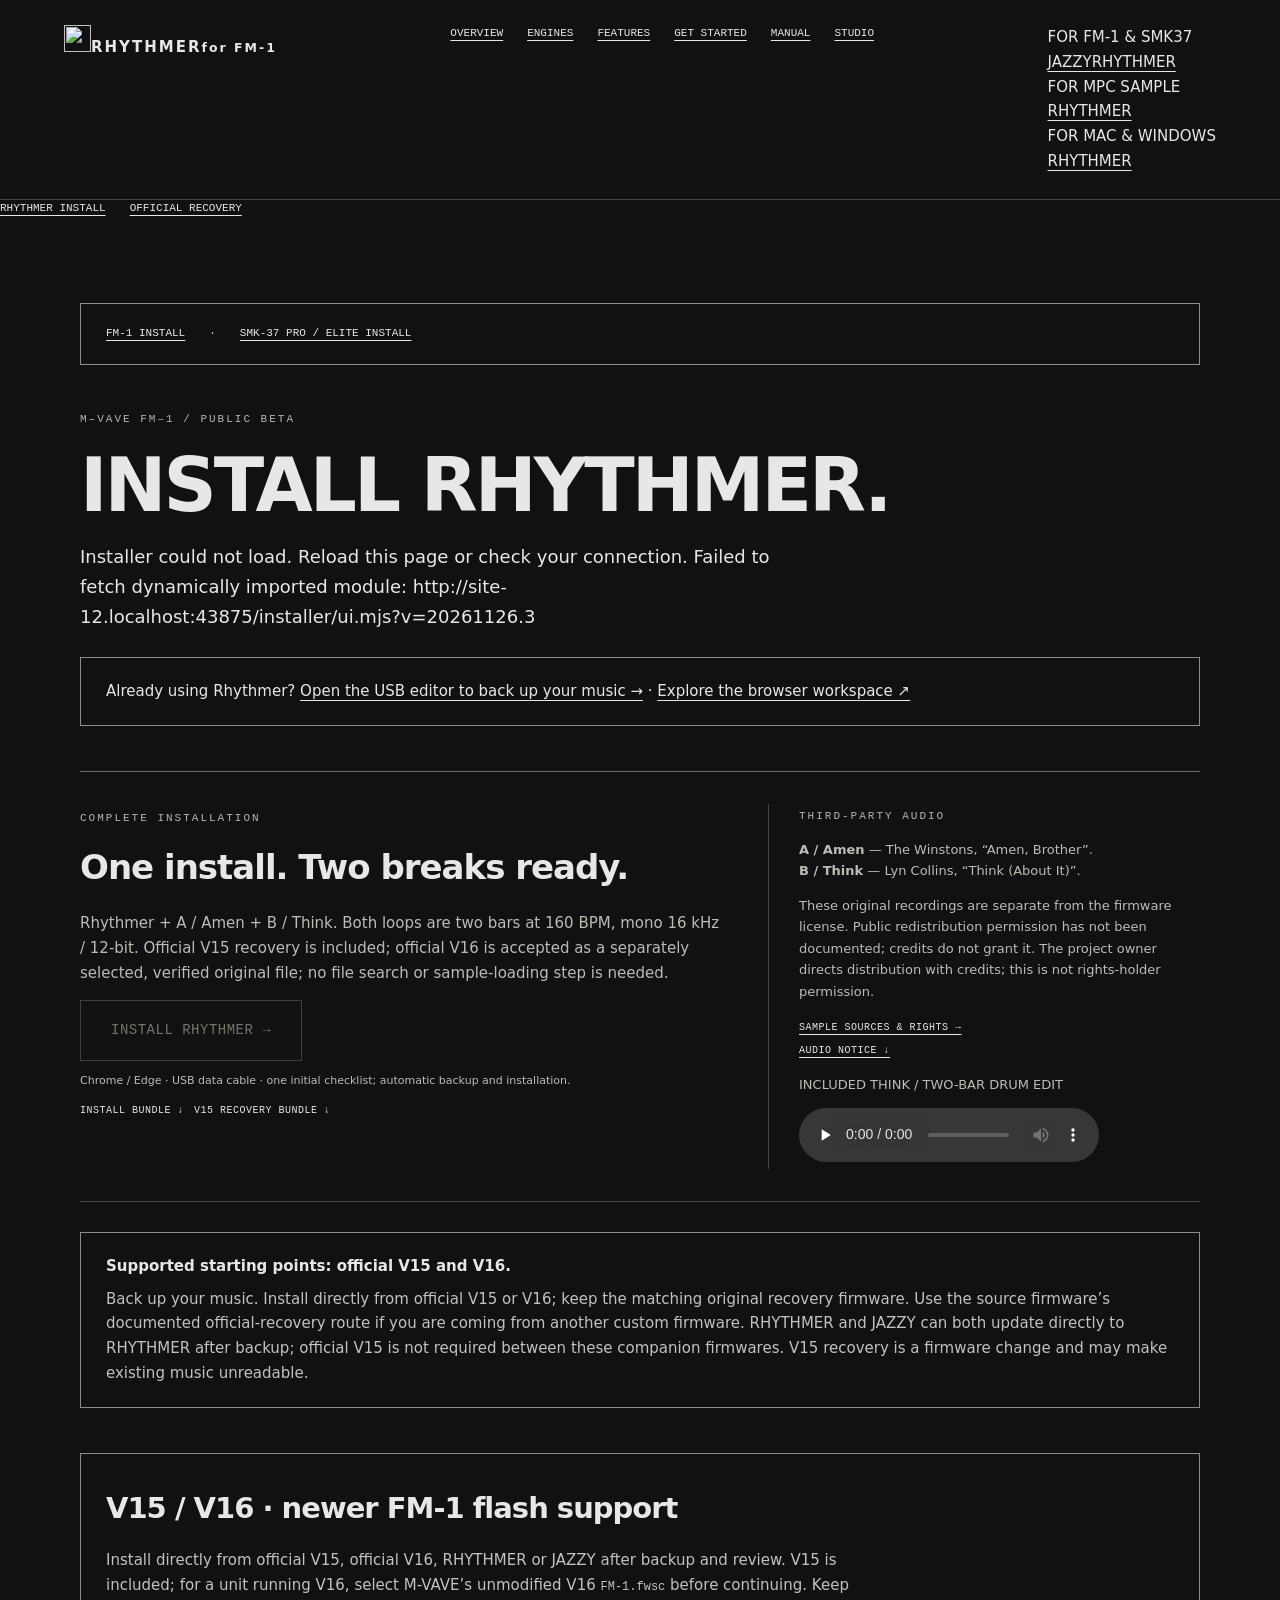
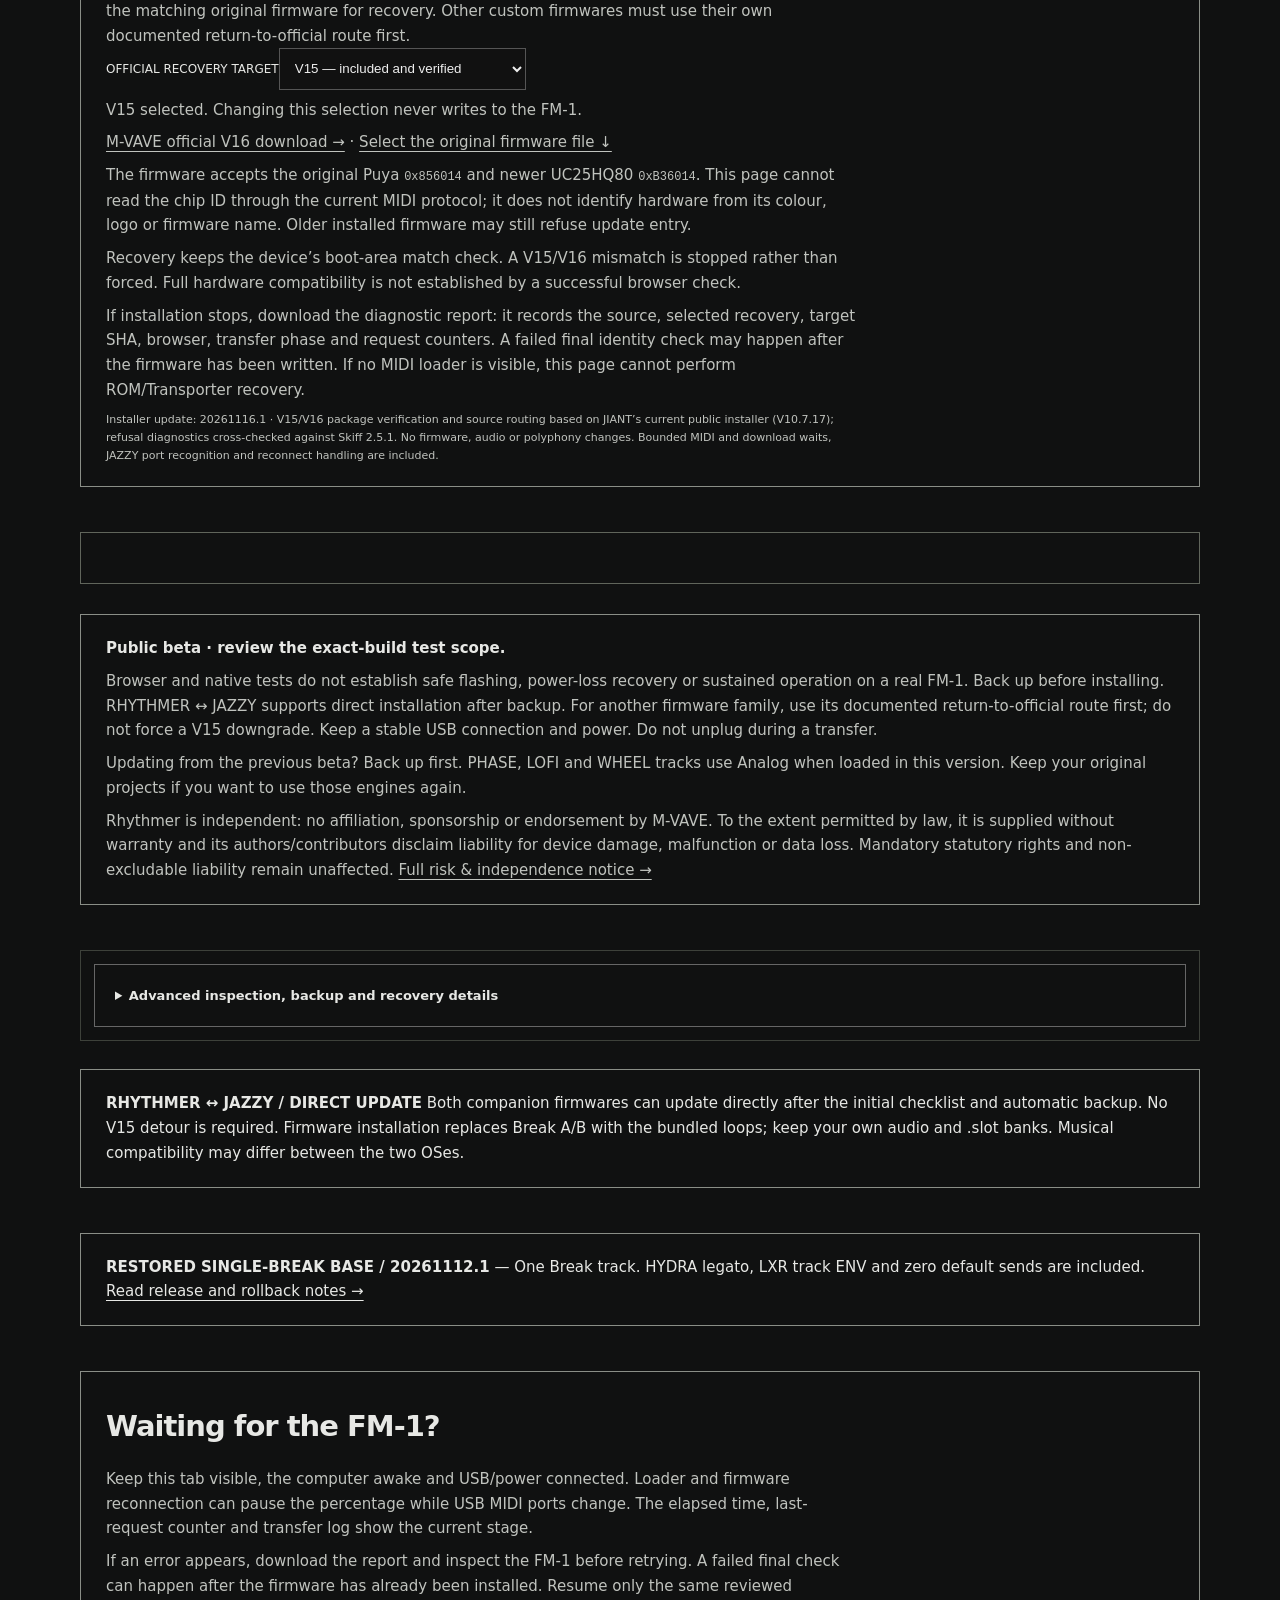
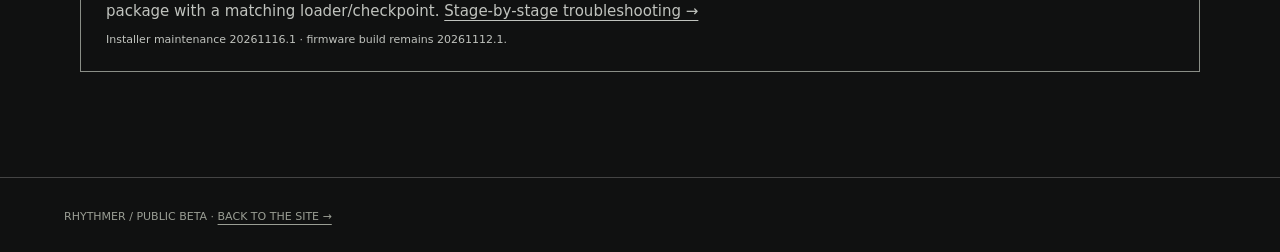
==== commit 0a19c530: "Label the FM-1 and SMK37 firmware navigation group" ====
--- a/installer/index.html
+++ b/installer/index.html
@@ -1,4 +1,4 @@
-<!doctype html><html lang="en"><head><meta charset="utf-8"><meta name="viewport" content="width=device-width,initial-scale=1"><meta name="color-scheme" content="dark"><title>Rhythmer / Installer</title><link rel="stylesheet" href="installer.css?v=20261126.1"><link rel="icon" href="../assets/favicon.svg"><link rel="stylesheet" href="../assets/site-navigation.css?v=1cb9fcb83709"><link rel="stylesheet" href="../firmware-links.css"><link rel="stylesheet" href="../jazzy-bridge.css"><script>if(window.self!==window.top)document.documentElement.setAttribute("data-rhythmer-framed","");</script><link rel="stylesheet" href="../platform-navigation.css?v=navigation-20261116.2"><script src="../platform-navigation.js?v=navigation-20261116.2" defer></script></head><body><header data-rhythmer-navigation class="jr-site-header topbar rhy-site-header"><a target="_top" class="jr-brand" href="https://jazzyrhythmer.github.io/rhythmer/#home"><img src="https://jazzyrhythmer.github.io/rhythmer/rhythmer-mark.svg" width="27" height="27" alt=""><span>RHYTHMER</span><small>for FM-1</small></a><nav class="jr-section-nav" aria-label="Site sections"><a target="_top" data-section="overview" href="https://jazzyrhythmer.github.io/rhythmer/#home">OVERVIEW</a><a target="_top" data-section="engines" href="https://jazzyrhythmer.github.io/rhythmer/#instrument">ENGINES</a><a target="_top" data-section="features" href="https://jazzyrhythmer.github.io/rhythmer/#companion">FEATURES</a><a target="_top" data-section="start" href="https://jazzyrhythmer.github.io/rhythmer/#install">GET STARTED</a><a target="_top" data-section="manual" href="https://jazzyrhythmer.github.io/rhythmer/#guide">MANUAL</a><a target="_top" data-section="studio" href="https://jazzyrhythmer.github.io/rhythmer/#support">STUDIO</a></nav><div class="jr-platform-switcher" role="navigation" aria-label="Platforms and instruments"><div class="jr-platform-group" role="group" aria-label="Firmware for FM-1"><span class="jr-platform-label">FOR FM-1</span><div class="jr-platform-links"><a target="_top" href="https://jazzyrhythmer.github.io/jazzy/" aria-label="JAZZY for FM-1">JAZZY</a><a target="_top" href="https://jazzyrhythmer.github.io/rhythmer/#home" aria-label="RHYTHMER for FM-1" aria-current="page">RHYTHMER</a></div></div><div class="jr-platform-group" role="group" aria-label="Firmware for MPC Sample"><span class="jr-platform-label">FOR MPC SAMPLE</span><div class="jr-platform-links"><a target="_top" href="https://jazzyrhythmer.github.io/mpc-sample/#home" aria-label="RHYTHMER OS for MPC Sample">RHYTHMER</a></div></div><div class="jr-platform-group" role="group" aria-label="Instruments for Mac and Windows"><span class="jr-platform-label">FOR MAC &amp; WINDOWS</span><div class="jr-platform-links"><a target="_top" href="https://jazzyrhythmer.github.io/rhythmer-engines/" aria-label="Rhythmer Engines for Mac &amp; Windows">RHYTHMER</a></div></div></div></header>
+<!doctype html><html lang="en"><head><meta charset="utf-8"><meta name="viewport" content="width=device-width,initial-scale=1"><meta name="color-scheme" content="dark"><title>Rhythmer / Installer</title><link rel="stylesheet" href="installer.css?v=20261126.1"><link rel="icon" href="../assets/favicon.svg"><link rel="stylesheet" href="../assets/site-navigation.css?v=1cb9fcb83709"><link rel="stylesheet" href="../firmware-links.css"><link rel="stylesheet" href="../jazzy-bridge.css"><script>if(window.self!==window.top)document.documentElement.setAttribute("data-rhythmer-framed","");</script><link rel="stylesheet" href="../platform-navigation.css?v=navigation-20261116.2"><script src="../platform-navigation.js?v=navigation-20261116.2" defer></script></head><body><header data-rhythmer-navigation class="jr-site-header topbar rhy-site-header"><a target="_top" class="jr-brand" href="https://jazzyrhythmer.github.io/rhythmer/#home"><img src="https://jazzyrhythmer.github.io/rhythmer/rhythmer-mark.svg" width="27" height="27" alt=""><span>RHYTHMER</span><small>for FM-1</small></a><nav class="jr-section-nav" aria-label="Site sections"><a target="_top" data-section="overview" href="https://jazzyrhythmer.github.io/rhythmer/#home">OVERVIEW</a><a target="_top" data-section="engines" href="https://jazzyrhythmer.github.io/rhythmer/#instrument">ENGINES</a><a target="_top" data-section="features" href="https://jazzyrhythmer.github.io/rhythmer/#companion">FEATURES</a><a target="_top" data-section="start" href="https://jazzyrhythmer.github.io/rhythmer/#install">GET STARTED</a><a target="_top" data-section="manual" href="https://jazzyrhythmer.github.io/rhythmer/#guide">MANUAL</a><a target="_top" data-section="studio" href="https://jazzyrhythmer.github.io/rhythmer/#support">STUDIO</a></nav><div class="jr-platform-switcher" role="navigation" aria-label="Platforms and instruments"><div class="jr-platform-group" role="group" aria-label="Firmware for FM-1 &amp; SMK37"><span class="jr-platform-label">FOR FM-1 &amp; SMK37</span><div class="jr-platform-links"><a target="_top" href="https://jazzyrhythmer.github.io/jazzy/" aria-label="JAZZY for FM-1 &amp; SMK37">JAZZY</a><a target="_top" href="https://jazzyrhythmer.github.io/rhythmer/#home" aria-label="RHYTHMER for FM-1 &amp; SMK37" aria-current="page">RHYTHMER</a></div></div><div class="jr-platform-group" role="group" aria-label="Firmware for MPC Sample"><span class="jr-platform-label">FOR MPC SAMPLE</span><div class="jr-platform-links"><a target="_top" href="https://jazzyrhythmer.github.io/mpc-sample/#home" aria-label="RHYTHMER OS for MPC Sample">RHYTHMER</a></div></div><div class="jr-platform-group" role="group" aria-label="Instruments for Mac and Windows"><span class="jr-platform-label">FOR MAC &amp; WINDOWS</span><div class="jr-platform-links"><a target="_top" href="https://jazzyrhythmer.github.io/rhythmer-engines/" aria-label="Rhythmer Engines for Mac &amp; Windows">RHYTHMER</a></div></div></div></header>
 <nav class="rhy-install-options" aria-label="Installation options"><a href="./">RHYTHMER INSTALL</a><a href="?mode=stock">OFFICIAL RECOVERY</a></nav>
 <main><nav class="notice" aria-label="Keyboard model"><a href="?board=fm1">FM-1 INSTALL</a> · <a href="?board=smk37">SMK-37 PRO / ELITE INSTALL</a></nav><div class="eyebrow">M–VAVE FM–1 / PUBLIC BETA</div><h1 id="title">INSTALL RHYTHMER.</h1><p id="intro" class="intro">Connect your FM-1. Complete the initial checklist and press Install; the firmware package already includes both Break loops.</p>
 <p class="notice">Already using Rhythmer? <a href="../editor/?target=usb#projects" target="_top">Open the USB editor to back up your music →</a> · <a href="../editor/?target=browser" target="_top">Explore the browser workspace ↗</a></p>
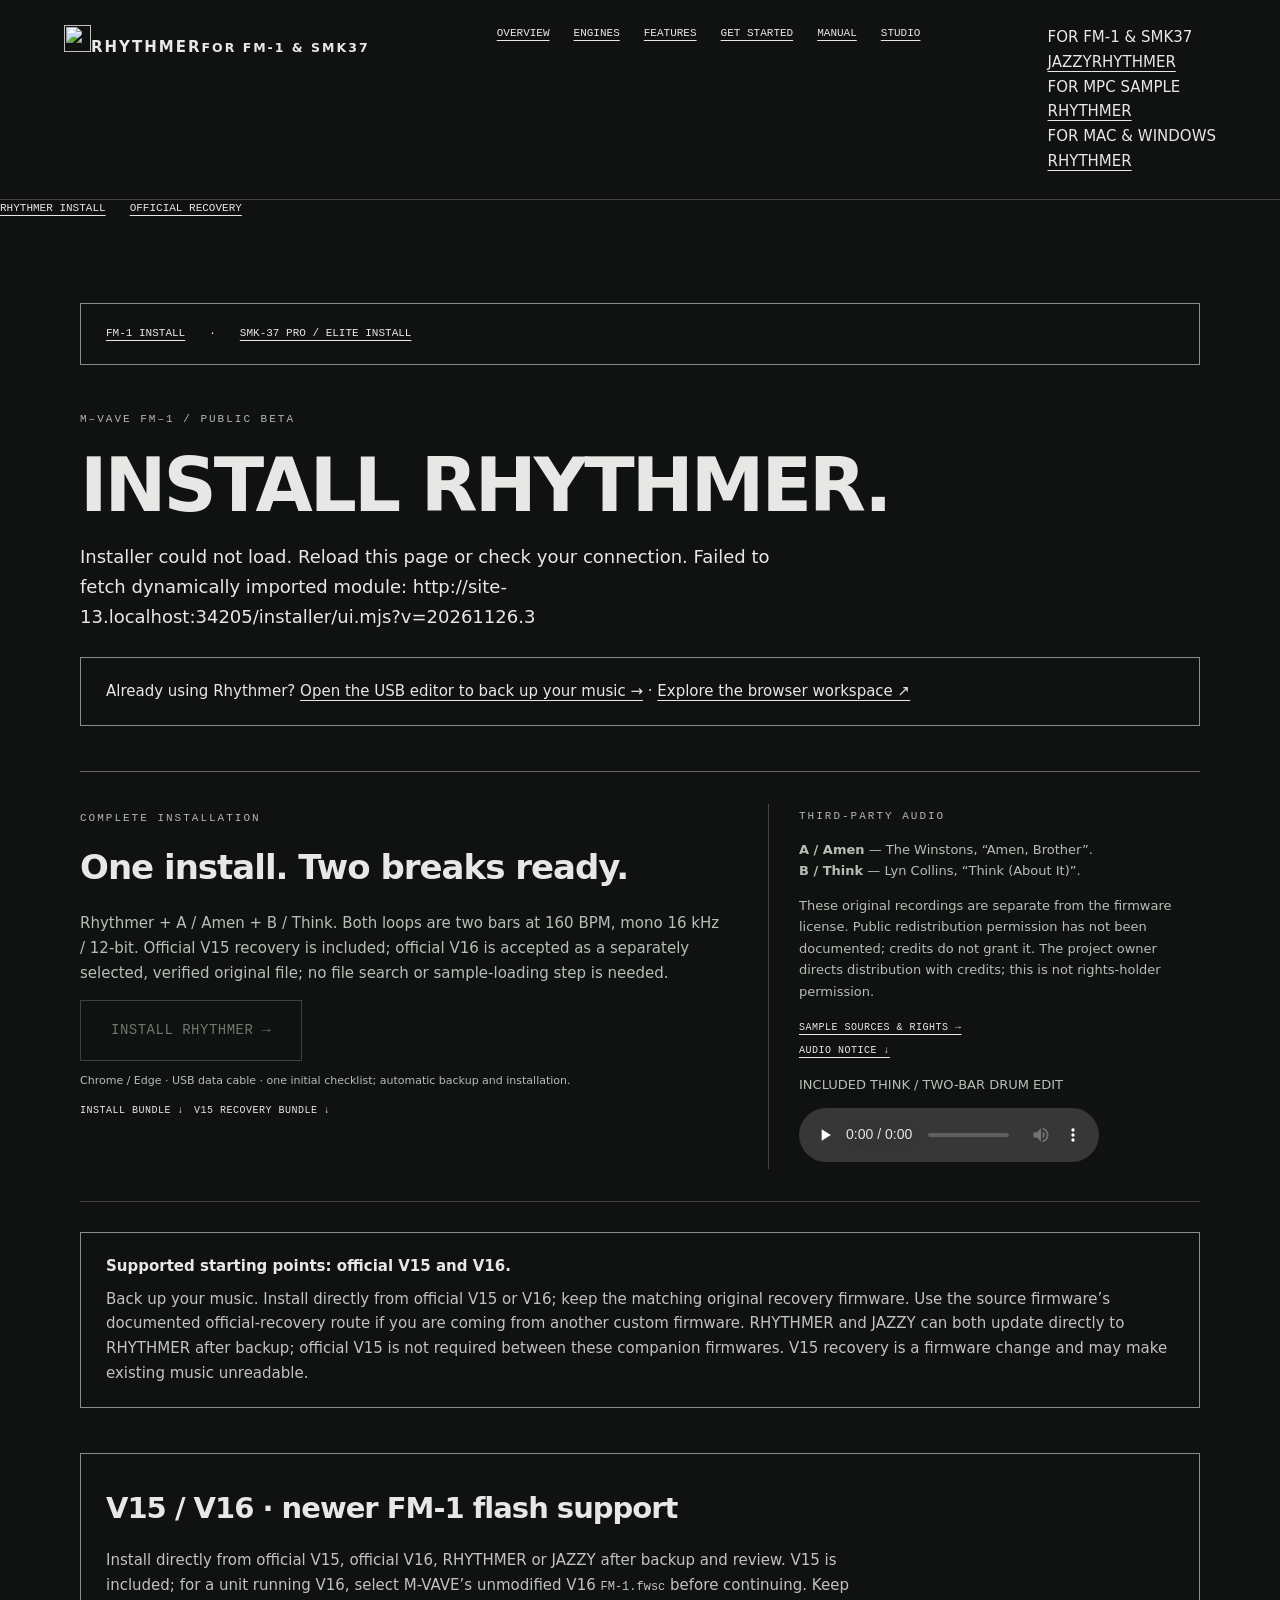
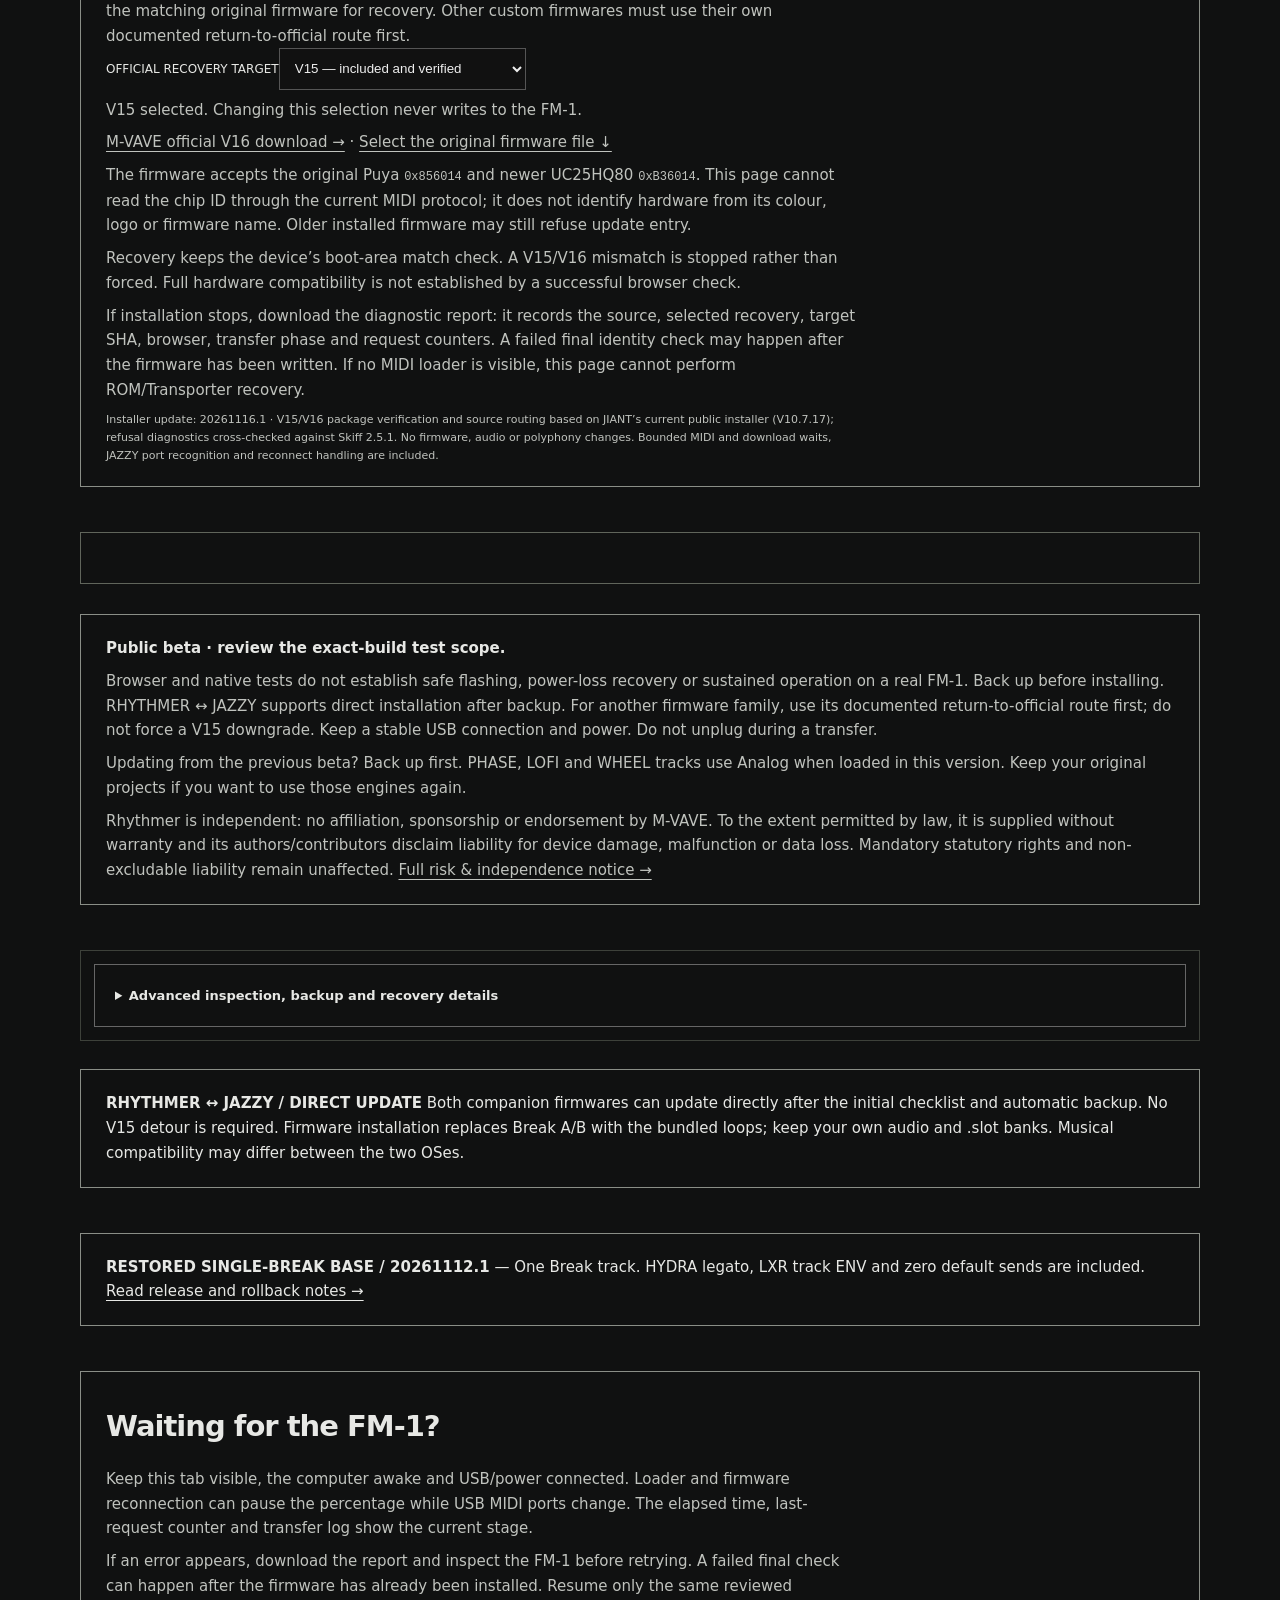
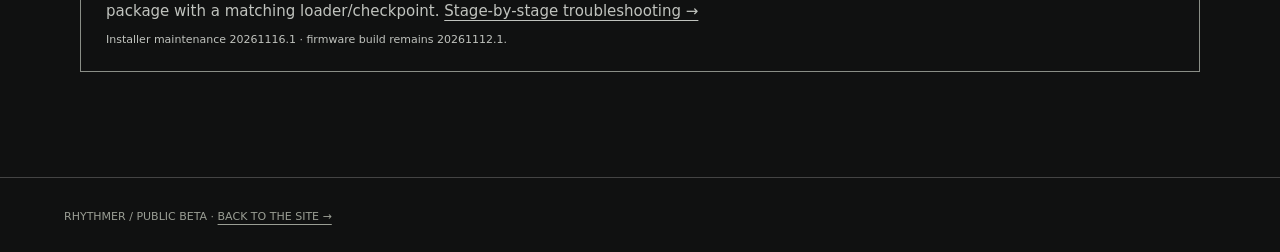
==== commit 392b9965: "Match FM-1 and SMK37 branding beside firmware logos" ====
--- a/installer/index.html
+++ b/installer/index.html
@@ -1,4 +1,4 @@
-<!doctype html><html lang="en"><head><meta charset="utf-8"><meta name="viewport" content="width=device-width,initial-scale=1"><meta name="color-scheme" content="dark"><title>Rhythmer / Installer</title><link rel="stylesheet" href="installer.css?v=20261126.1"><link rel="icon" href="../assets/favicon.svg"><link rel="stylesheet" href="../assets/site-navigation.css?v=1cb9fcb83709"><link rel="stylesheet" href="../firmware-links.css"><link rel="stylesheet" href="../jazzy-bridge.css"><script>if(window.self!==window.top)document.documentElement.setAttribute("data-rhythmer-framed","");</script><link rel="stylesheet" href="../platform-navigation.css?v=navigation-20261116.2"><script src="../platform-navigation.js?v=navigation-20261116.2" defer></script></head><body><header data-rhythmer-navigation class="jr-site-header topbar rhy-site-header"><a target="_top" class="jr-brand" href="https://jazzyrhythmer.github.io/rhythmer/#home"><img src="https://jazzyrhythmer.github.io/rhythmer/rhythmer-mark.svg" width="27" height="27" alt=""><span>RHYTHMER</span><small>for FM-1</small></a><nav class="jr-section-nav" aria-label="Site sections"><a target="_top" data-section="overview" href="https://jazzyrhythmer.github.io/rhythmer/#home">OVERVIEW</a><a target="_top" data-section="engines" href="https://jazzyrhythmer.github.io/rhythmer/#instrument">ENGINES</a><a target="_top" data-section="features" href="https://jazzyrhythmer.github.io/rhythmer/#companion">FEATURES</a><a target="_top" data-section="start" href="https://jazzyrhythmer.github.io/rhythmer/#install">GET STARTED</a><a target="_top" data-section="manual" href="https://jazzyrhythmer.github.io/rhythmer/#guide">MANUAL</a><a target="_top" data-section="studio" href="https://jazzyrhythmer.github.io/rhythmer/#support">STUDIO</a></nav><div class="jr-platform-switcher" role="navigation" aria-label="Platforms and instruments"><div class="jr-platform-group" role="group" aria-label="Firmware for FM-1 &amp; SMK37"><span class="jr-platform-label">FOR FM-1 &amp; SMK37</span><div class="jr-platform-links"><a target="_top" href="https://jazzyrhythmer.github.io/jazzy/" aria-label="JAZZY for FM-1 &amp; SMK37">JAZZY</a><a target="_top" href="https://jazzyrhythmer.github.io/rhythmer/#home" aria-label="RHYTHMER for FM-1 &amp; SMK37" aria-current="page">RHYTHMER</a></div></div><div class="jr-platform-group" role="group" aria-label="Firmware for MPC Sample"><span class="jr-platform-label">FOR MPC SAMPLE</span><div class="jr-platform-links"><a target="_top" href="https://jazzyrhythmer.github.io/mpc-sample/#home" aria-label="RHYTHMER OS for MPC Sample">RHYTHMER</a></div></div><div class="jr-platform-group" role="group" aria-label="Instruments for Mac and Windows"><span class="jr-platform-label">FOR MAC &amp; WINDOWS</span><div class="jr-platform-links"><a target="_top" href="https://jazzyrhythmer.github.io/rhythmer-engines/" aria-label="Rhythmer Engines for Mac &amp; Windows">RHYTHMER</a></div></div></div></header>
+<!doctype html><html lang="en"><head><meta charset="utf-8"><meta name="viewport" content="width=device-width,initial-scale=1"><meta name="color-scheme" content="dark"><title>Rhythmer / Installer</title><link rel="stylesheet" href="installer.css?v=20261126.1"><link rel="icon" href="../assets/favicon.svg"><link rel="stylesheet" href="../assets/site-navigation.css?v=1cb9fcb83709"><link rel="stylesheet" href="../firmware-links.css"><link rel="stylesheet" href="../jazzy-bridge.css"><script>if(window.self!==window.top)document.documentElement.setAttribute("data-rhythmer-framed","");</script><link rel="stylesheet" href="../platform-navigation.css?v=navigation-20261116.2"><script src="../platform-navigation.js?v=navigation-20261116.2" defer></script></head><body><header data-rhythmer-navigation class="jr-site-header topbar rhy-site-header"><a target="_top" class="jr-brand" href="https://jazzyrhythmer.github.io/rhythmer/#home"><img src="https://jazzyrhythmer.github.io/rhythmer/rhythmer-mark.svg" width="27" height="27" alt=""><span>RHYTHMER</span><small>FOR FM-1 &amp; SMK37</small></a><nav class="jr-section-nav" aria-label="Site sections"><a target="_top" data-section="overview" href="https://jazzyrhythmer.github.io/rhythmer/#home">OVERVIEW</a><a target="_top" data-section="engines" href="https://jazzyrhythmer.github.io/rhythmer/#instrument">ENGINES</a><a target="_top" data-section="features" href="https://jazzyrhythmer.github.io/rhythmer/#companion">FEATURES</a><a target="_top" data-section="start" href="https://jazzyrhythmer.github.io/rhythmer/#install">GET STARTED</a><a target="_top" data-section="manual" href="https://jazzyrhythmer.github.io/rhythmer/#guide">MANUAL</a><a target="_top" data-section="studio" href="https://jazzyrhythmer.github.io/rhythmer/#support">STUDIO</a></nav><div class="jr-platform-switcher" role="navigation" aria-label="Platforms and instruments"><div class="jr-platform-group" role="group" aria-label="Firmware for FM-1 &amp; SMK37"><span class="jr-platform-label">FOR FM-1 &amp; SMK37</span><div class="jr-platform-links"><a target="_top" href="https://jazzyrhythmer.github.io/jazzy/" aria-label="JAZZY for FM-1 &amp; SMK37">JAZZY</a><a target="_top" href="https://jazzyrhythmer.github.io/rhythmer/#home" aria-label="RHYTHMER for FM-1 &amp; SMK37" aria-current="page">RHYTHMER</a></div></div><div class="jr-platform-group" role="group" aria-label="Firmware for MPC Sample"><span class="jr-platform-label">FOR MPC SAMPLE</span><div class="jr-platform-links"><a target="_top" href="https://jazzyrhythmer.github.io/mpc-sample/#home" aria-label="RHYTHMER OS for MPC Sample">RHYTHMER</a></div></div><div class="jr-platform-group" role="group" aria-label="Instruments for Mac and Windows"><span class="jr-platform-label">FOR MAC &amp; WINDOWS</span><div class="jr-platform-links"><a target="_top" href="https://jazzyrhythmer.github.io/rhythmer-engines/" aria-label="Rhythmer Engines for Mac &amp; Windows">RHYTHMER</a></div></div></div></header>
 <nav class="rhy-install-options" aria-label="Installation options"><a href="./">RHYTHMER INSTALL</a><a href="?mode=stock">OFFICIAL RECOVERY</a></nav>
 <main><nav class="notice" aria-label="Keyboard model"><a href="?board=fm1">FM-1 INSTALL</a> · <a href="?board=smk37">SMK-37 PRO / ELITE INSTALL</a></nav><div class="eyebrow">M–VAVE FM–1 / PUBLIC BETA</div><h1 id="title">INSTALL RHYTHMER.</h1><p id="intro" class="intro">Connect your FM-1. Complete the initial checklist and press Install; the firmware package already includes both Break loops.</p>
 <p class="notice">Already using Rhythmer? <a href="../editor/?target=usb#projects" target="_top">Open the USB editor to back up your music →</a> · <a href="../editor/?target=browser" target="_top">Explore the browser workspace ↗</a></p>
